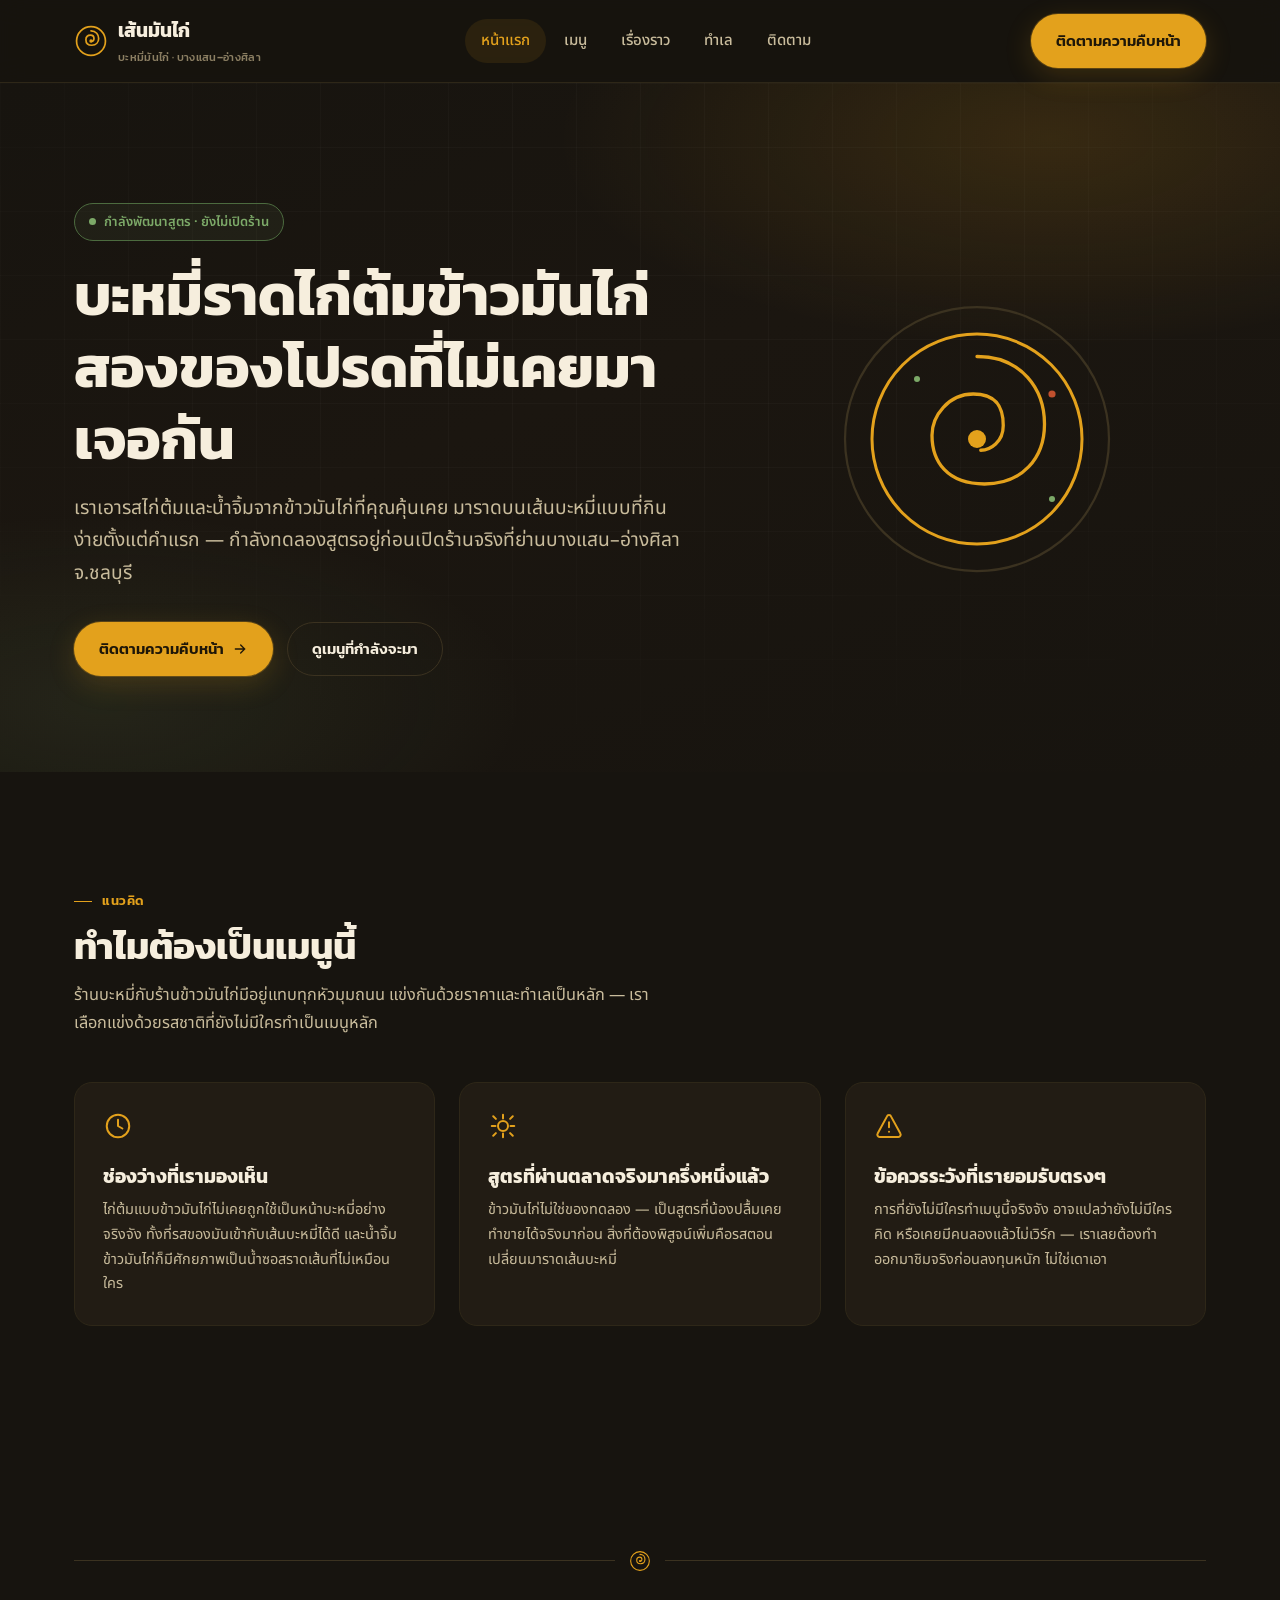
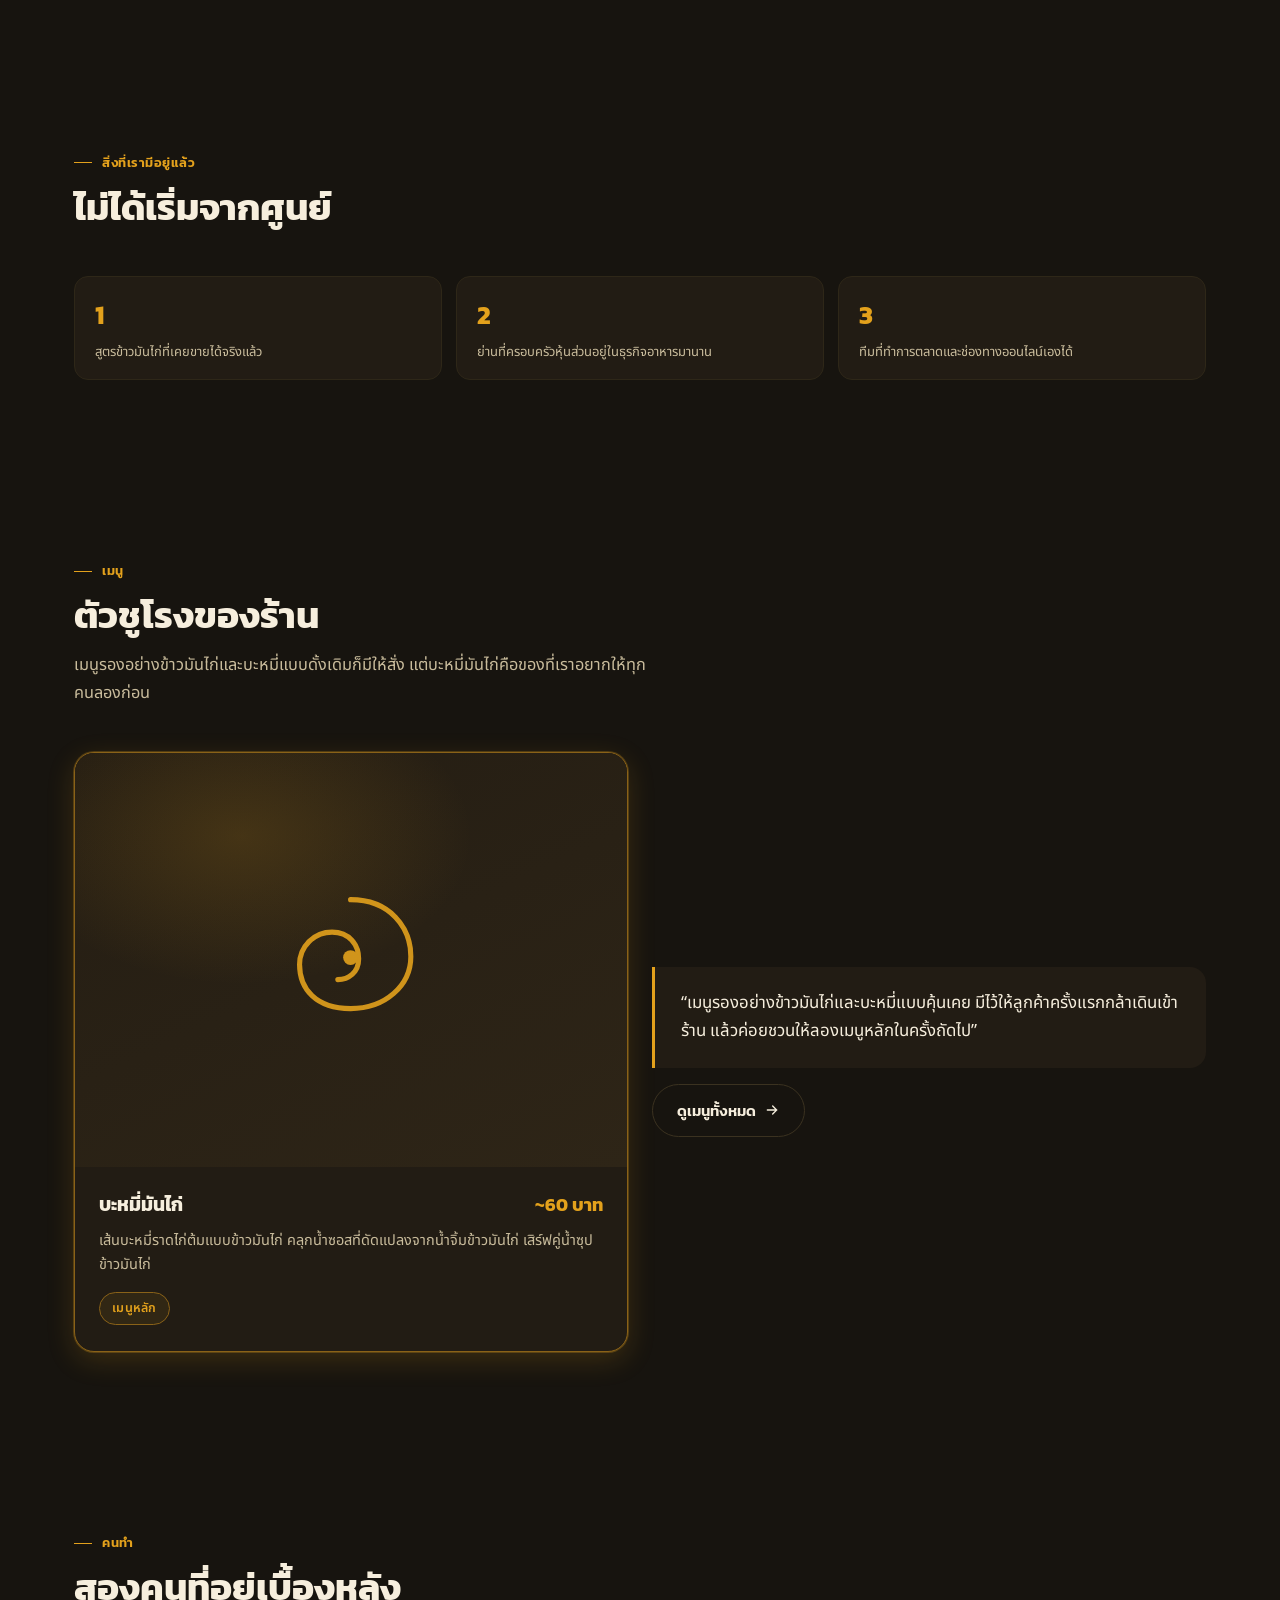
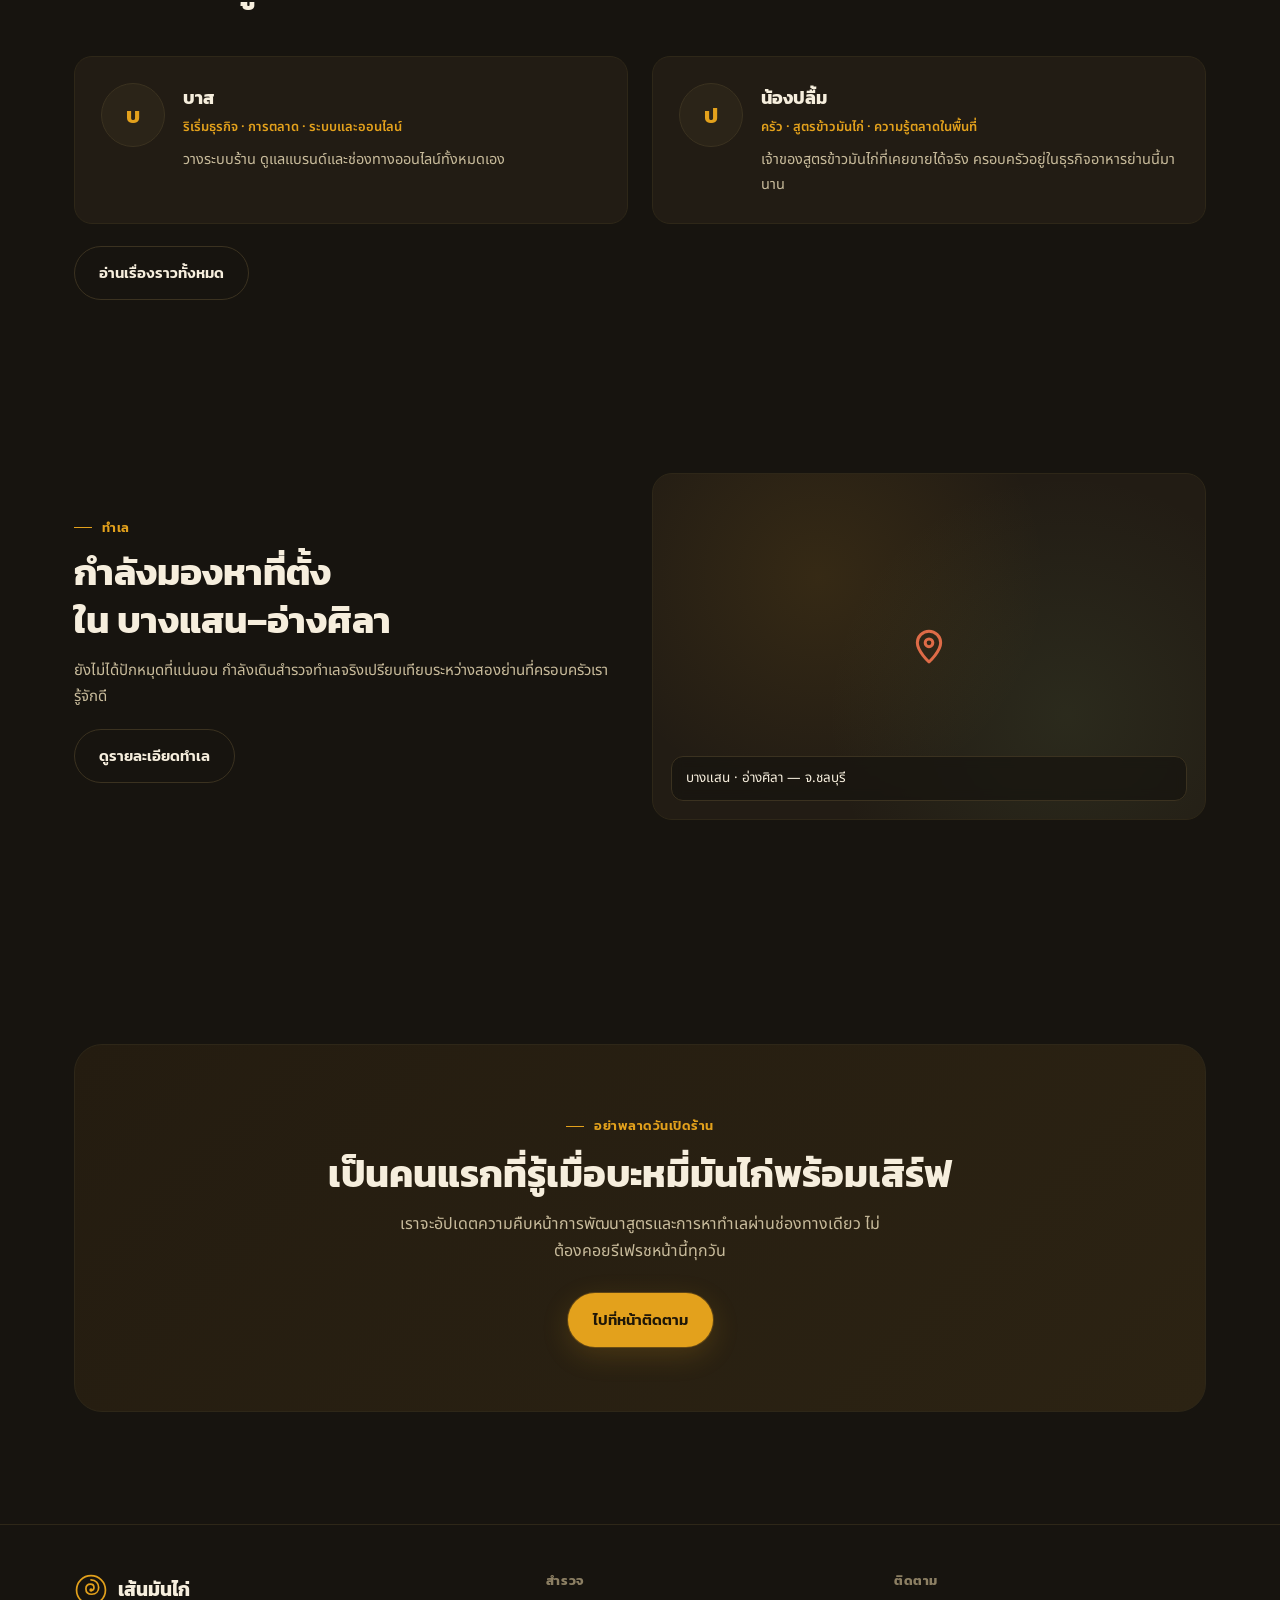
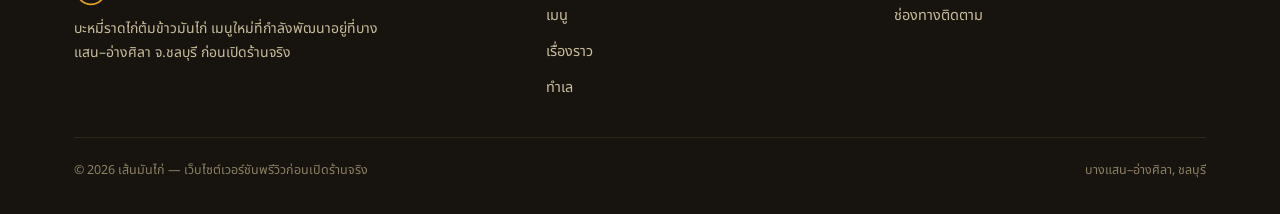
==== index.html @ 4ed5f04a "เว็บไซต์แบรนด์เส้นมันไก่ — พรีวิวก่อนเปิดร้านจริง" ====
<!DOCTYPE html>
<html lang="th">
<head>
<meta charset="UTF-8">
<meta name="viewport" content="width=device-width, initial-scale=1.0">
<title>เส้นมันไก่ | บะหมี่มันไก่ เมนูใหม่จากบางแสน–อ่างศิลา</title>
<meta name="description" content="บะหมี่ราดไก่ต้มข้าวมันไก่ สูตรใหม่ที่กำลังพัฒนาอยู่ที่บางแสน–อ่างศิลา ชลบุรี ติดตามความคืบหน้าก่อนเปิดร้านจริง">
<meta property="og:type" content="website">
<meta property="og:title" content="เส้นมันไก่ | บะหมี่มันไก่ เมนูใหม่จากบางแสน–อ่างศิลา">
<meta property="og:description" content="เส้นบะหมี่ราดไก่ต้มข้าวมันไก่ สูตรใหม่ที่กำลังพัฒนาอยู่ที่บางแสน–อ่างศิลา ชลบุรี">
<meta property="og:locale" content="th_TH">
<link rel="icon" type="image/svg+xml" href="assets/favicon.svg">
<link rel="preconnect" href="https://fonts.googleapis.com">
<link rel="preconnect" href="https://fonts.gstatic.com" crossorigin>
<link rel="stylesheet" href="assets/styles.css">
<script type="application/ld+json">
{
  "@context": "https://schema.org",
  "@type": "FoodEstablishment",
  "name": "เส้นมันไก่",
  "description": "ร้านบะหมี่มันไก่ เมนูที่นำไก่ต้มแบบข้าวมันไก่มาราดบนเส้นบะหมี่ อยู่ระหว่างพัฒนาสูตรและหาทำเลก่อนเปิดร้านจริง",
  "servesCuisine": "Thai",
  "areaServed": ["บางแสน", "อ่างศิลา", "ชลบุรี"],
  "priceRange": "฿฿"
}
</script>
</head>
<body>
<a href="#main" class="skip-link">ข้ามไปเนื้อหาหลัก</a>

<header class="site-header">
  <div class="container nav">
    <a href="index.html" class="brand">
      <svg class="logo-mark" viewBox="0 0 40 40" aria-hidden="true">
        <circle cx="20" cy="20" r="17" fill="none" stroke="currentColor" stroke-width="2"/>
        <path d="M20 8c6 0 9 4.5 9 9s-3 8-8 8-7-3-7-6.5 2.5-5.5 5.5-5.5 4 2 4 4.2-1.7 3.3-3 3.3" fill="none" stroke="currentColor" stroke-width="2" stroke-linecap="round"/>
        <circle cx="20" cy="20" r="2" fill="currentColor"/>
      </svg>
      <span>เส้นมันไก่<span class="brand-sub">บะหมี่มันไก่ · บางแสน–อ่างศิลา</span></span>
    </a>
    <button class="nav-toggle" aria-label="เปิดเมนู" aria-expanded="false">
      <svg viewBox="0 0 24 24" fill="none" stroke="currentColor" stroke-width="1.8" stroke-linecap="round"><path d="M4 7h16M4 12h16M4 17h16"/></svg>
    </button>
    <ul class="nav-links">
      <li><a href="index.html" aria-current="page">หน้าแรก</a></li>
      <li><a href="menu.html">เมนู</a></li>
      <li><a href="story.html">เรื่องราว</a></li>
      <li><a href="location.html">ทำเล</a></li>
      <li><a href="contact.html">ติดตาม</a></li>
    </ul>
    <div class="nav-cta">
      <a href="contact.html" class="btn btn-primary">ติดตามความคืบหน้า</a>
    </div>
  </div>
</header>

<main id="main">

  <!-- HERO -->
  <section class="hero">
    <div class="hero-bg" aria-hidden="true"></div>
    <div class="container hero-inner">
      <div class="hero-grid">
        <div>
          <span class="badge-status"><span class="dot"></span>กำลังพัฒนาสูตร · ยังไม่เปิดร้าน</span>
          <h1 class="reveal" style="margin-top:18px;">บะหมี่ราดไก่ต้มข้าวมันไก่<br>สองของโปรดที่ไม่เคยมาเจอกัน</h1>
          <p class="lead reveal">เราเอารสไก่ต้มและน้ำจิ้มจากข้าวมันไก่ที่คุณคุ้นเคย มาราดบนเส้นบะหมี่แบบที่กินง่ายตั้งแต่คำแรก — กำลังทดลองสูตรอยู่ก่อนเปิดร้านจริงที่ย่านบางแสน–อ่างศิลา จ.ชลบุรี</p>
          <div class="hero-actions reveal">
            <a href="contact.html" class="btn btn-primary">
              ติดตามความคืบหน้า
              <svg class="btn-icon" viewBox="0 0 24 24" fill="none" stroke="currentColor" stroke-width="2" stroke-linecap="round"><path d="M5 12h14M13 6l6 6-6 6"/></svg>
            </a>
            <a href="menu.html" class="btn btn-ghost">ดูเมนูที่กำลังจะมา</a>
          </div>
        </div>
        <div class="bowl-visual reveal" aria-hidden="true">
          <svg viewBox="0 0 200 200">
            <circle cx="100" cy="100" r="88" fill="none" stroke="#3B3220" stroke-width="1.5"/>
            <circle cx="100" cy="100" r="70" fill="none" stroke="#E3A11C" stroke-width="2"/>
            <path d="M100 45c30 0 45 22 45 45s-15 40-40 40-35-15-35-32.5c0-13 11-27.5 27.5-27.5s20 10 20 21-8.5 16.5-15 16.5"
                  fill="none" stroke="#E3A11C" stroke-width="2.2" stroke-linecap="round"/>
            <circle cx="100" cy="100" r="6" fill="#E3A11C"/>
            <circle cx="60" cy="60" r="2" fill="#7CA968"/>
            <circle cx="150" cy="70" r="2.4" fill="#C1502E"/>
            <circle cx="150" cy="140" r="2" fill="#7CA968"/>
          </svg>
        </div>
      </div>
    </div>
  </section>

  <!-- WHY THIS DISH -->
  <section class="section">
    <div class="container">
      <div class="section-head reveal">
        <span class="eyebrow">แนวคิด</span>
        <h2>ทำไมต้องเป็นเมนูนี้</h2>
        <p class="lead">ร้านบะหมี่กับร้านข้าวมันไก่มีอยู่แทบทุกหัวมุมถนน แข่งกันด้วยราคาและทำเลเป็นหลัก — เราเลือกแข่งด้วยรสชาติที่ยังไม่มีใครทำเป็นเมนูหลัก</p>
      </div>
      <div class="grid-3">
        <div class="card reveal">
          <svg class="card-marker" viewBox="0 0 24 24" fill="none" stroke="currentColor" stroke-width="1.6" stroke-linecap="round" stroke-linejoin="round"><circle cx="12" cy="12" r="9"/><path d="M12 7v5l3.5 2"/></svg>
          <h3>ช่องว่างที่เรามองเห็น</h3>
          <p class="dish-desc" style="margin-top:10px;">ไก่ต้มแบบข้าวมันไก่ไม่เคยถูกใช้เป็นหน้าบะหมี่อย่างจริงจัง ทั้งที่รสของมันเข้ากับเส้นบะหมี่ได้ดี และน้ำจิ้มข้าวมันไก่ก็มีศักยภาพเป็นน้ำซอสราดเส้นที่ไม่เหมือนใคร</p>
        </div>
        <div class="card reveal">
          <svg class="card-marker" viewBox="0 0 24 24" fill="none" stroke="currentColor" stroke-width="1.6" stroke-linecap="round" stroke-linejoin="round"><path d="M12 3v3M12 18v3M4.2 4.2l2.1 2.1M17.7 17.7l2.1 2.1M3 12h3M18 12h3M4.2 19.8l2.1-2.1M17.7 6.3l2.1-2.1"/><circle cx="12" cy="12" r="4"/></svg>
          <h3>สูตรที่ผ่านตลาดจริงมาครึ่งหนึ่งแล้ว</h3>
          <p class="dish-desc" style="margin-top:10px;">ข้าวมันไก่ไม่ใช่ของทดลอง — เป็นสูตรที่น้องปลื้มเคยทำขายได้จริงมาก่อน สิ่งที่ต้องพิสูจน์เพิ่มคือรสตอนเปลี่ยนมาราดเส้นบะหมี่</p>
        </div>
        <div class="card reveal">
          <svg class="card-marker" viewBox="0 0 24 24" fill="none" stroke="currentColor" stroke-width="1.6" stroke-linecap="round" stroke-linejoin="round"><path d="M12 9v4M12 16.5h.01"/><path d="M10.3 4.5 2.9 18a1.8 1.8 0 0 0 1.6 2.7h15a1.8 1.8 0 0 0 1.6-2.7L13.7 4.5a1.8 1.8 0 0 0-3.4 0Z"/></svg>
          <h3>ข้อควรระวังที่เรายอมรับตรงๆ</h3>
          <p class="dish-desc" style="margin-top:10px;">การที่ยังไม่มีใครทำเมนูนี้จริงจัง อาจแปลว่ายังไม่มีใครคิด หรือเคยมีคนลองแล้วไม่เวิร์ก — เราเลยต้องทำออกมาชิมจริงก่อนลงทุนหนัก ไม่ใช่เดาเอา</p>
        </div>
      </div>
    </div>
  </section>

  <div class="container"><div class="divider-motif" aria-hidden="true">
    <svg viewBox="0 0 40 40"><circle cx="20" cy="20" r="17" fill="none" stroke="currentColor" stroke-width="2"/><path d="M20 8c6 0 9 4.5 9 9s-3 8-8 8-7-3-7-6.5 2.5-5.5 5.5-5.5 4 2 4 4.2-1.7 3.3-3 3.3" fill="none" stroke="currentColor" stroke-width="2" stroke-linecap="round"/><circle cx="20" cy="20" r="2" fill="currentColor"/></svg>
  </div></div>

  <!-- WHAT WE ALREADY HAVE -->
  <section class="section-tight">
    <div class="container">
      <div class="section-head reveal">
        <span class="eyebrow">สิ่งที่เรามีอยู่แล้ว</span>
        <h2>ไม่ได้เริ่มจากศูนย์</h2>
      </div>
      <div class="stat-row reveal">
        <div class="stat-chip">
          <div class="num">1</div>
          <div class="label">สูตรข้าวมันไก่ที่เคยขายได้จริงแล้ว</div>
        </div>
        <div class="stat-chip">
          <div class="num">2</div>
          <div class="label">ย่านที่ครอบครัวหุ้นส่วนอยู่ในธุรกิจอาหารมานาน</div>
        </div>
        <div class="stat-chip">
          <div class="num">3</div>
          <div class="label">ทีมที่ทำการตลาดและช่องทางออนไลน์เองได้</div>
        </div>
      </div>
    </div>
  </section>

  <!-- MENU TEASER -->
  <section class="section">
    <div class="container">
      <div class="section-head reveal">
        <span class="eyebrow">เมนู</span>
        <h2>ตัวชูโรงของร้าน</h2>
        <p class="lead">เมนูรองอย่างข้าวมันไก่และบะหมี่แบบดั้งเดิมก็มีให้สั่ง แต่บะหมี่มันไก่คือของที่เราอยากให้ทุกคนลองก่อน</p>
      </div>
      <div class="grid-2 reveal" style="align-items:stretch;">
        <div class="dish-card dish-flagship">
          <div class="dish-media">
            <svg viewBox="0 0 100 100" fill="none" stroke="currentColor" stroke-width="2.2" stroke-linecap="round">
              <path d="M50 24c17 0 26 12 26 24.5S65 71 50 71s-22-8.5-22-19c0-8 6.5-14 14-14s11.5 5.5 11.5 11.5-4.5 9-9 9"/>
              <circle cx="50" cy="49" r="3.2" fill="currentColor" stroke="none"/>
            </svg>
          </div>
          <div class="dish-body">
            <div class="dish-top">
              <span class="dish-name">บะหมี่มันไก่</span>
              <span class="dish-price">~60 บาท</span>
            </div>
            <p class="dish-desc">เส้นบะหมี่ราดไก่ต้มแบบข้าวมันไก่ คลุกน้ำซอสที่ดัดแปลงจากน้ำจิ้มข้าวมันไก่ เสิร์ฟคู่น้ำซุปข้าวมันไก่</p>
            <span class="tag tag-gold" style="margin-top:14px;">เมนูหลัก</span>
          </div>
        </div>
        <div style="display:flex; flex-direction:column; gap:16px; justify-content:center;">
          <div class="callout">
            <p>“เมนูรองอย่างข้าวมันไก่และบะหมี่แบบคุ้นเคย มีไว้ให้ลูกค้าครั้งแรกกล้าเดินเข้าร้าน แล้วค่อยชวนให้ลองเมนูหลักในครั้งถัดไป”</p>
          </div>
          <a href="menu.html" class="btn btn-ghost" style="align-self:flex-start;">
            ดูเมนูทั้งหมด
            <svg class="btn-icon" viewBox="0 0 24 24" fill="none" stroke="currentColor" stroke-width="2" stroke-linecap="round"><path d="M5 12h14M13 6l6 6-6 6"/></svg>
          </a>
        </div>
      </div>
    </div>
  </section>

  <!-- FOUNDERS TEASER -->
  <section class="section-tight">
    <div class="container">
      <div class="section-head reveal">
        <span class="eyebrow">คนทำ</span>
        <h2>สองคนที่อยู่เบื้องหลัง</h2>
      </div>
      <div class="grid-2 reveal">
        <div class="founder-card">
          <div class="founder-avatar">บ</div>
          <div>
            <div class="founder-name">บาส</div>
            <div class="founder-role">ริเริ่มธุรกิจ · การตลาด · ระบบและออนไลน์</div>
            <p class="founder-bio">วางระบบร้าน ดูแลแบรนด์และช่องทางออนไลน์ทั้งหมดเอง</p>
          </div>
        </div>
        <div class="founder-card">
          <div class="founder-avatar">ป</div>
          <div>
            <div class="founder-name">น้องปลื้ม</div>
            <div class="founder-role">ครัว · สูตรข้าวมันไก่ · ความรู้ตลาดในพื้นที่</div>
            <p class="founder-bio">เจ้าของสูตรข้าวมันไก่ที่เคยขายได้จริง ครอบครัวอยู่ในธุรกิจอาหารย่านนี้มานาน</p>
          </div>
        </div>
      </div>
      <div style="margin-top:22px;">
        <a href="story.html" class="btn btn-ghost">อ่านเรื่องราวทั้งหมด</a>
      </div>
    </div>
  </section>

  <!-- LOCATION TEASER -->
  <section class="section">
    <div class="container">
      <div class="grid-2" style="align-items:center;">
        <div class="reveal">
          <span class="eyebrow">ทำเล</span>
          <h2 style="margin-top:10px; font-size:clamp(1.6rem,3.2vw,2.3rem);">กำลังมองหาที่ตั้งใน บางแสน–อ่างศิลา</h2>
          <p class="dish-desc" style="margin-top:14px; font-size:15px;">ยังไม่ได้ปักหมุดที่แน่นอน กำลังเดินสำรวจทำเลจริงเปรียบเทียบระหว่างสองย่านที่ครอบครัวเรารู้จักดี</p>
          <a href="location.html" class="btn btn-ghost" style="margin-top:20px; display:inline-flex;">ดูรายละเอียดทำเล</a>
        </div>
        <div class="map-card reveal">
          <svg class="pin" viewBox="0 0 24 24" fill="none" stroke="currentColor" stroke-width="1.8" stroke-linecap="round" stroke-linejoin="round"><path d="M12 21s-7-6.4-7-11.5A7 7 0 0 1 19 9.5C19 14.6 12 21 12 21Z"/><circle cx="12" cy="9.5" r="2.3"/></svg>
          <div class="pin-label">บางแสน · อ่างศิลา — จ.ชลบุรี</div>
        </div>
      </div>
    </div>
  </section>

  <!-- CTA BAND -->
  <section class="section">
    <div class="container">
      <div class="cta-band reveal">
        <span class="eyebrow" style="justify-content:center;">อย่าพลาดวันเปิดร้าน</span>
        <h2 style="margin-top:12px;">เป็นคนแรกที่รู้เมื่อบะหมี่มันไก่พร้อมเสิร์ฟ</h2>
        <p>เราจะอัปเดตความคืบหน้าการพัฒนาสูตรและการหาทำเลผ่านช่องทางเดียว ไม่ต้องคอยรีเฟรชหน้านี้ทุกวัน</p>
        <div class="hero-actions">
          <a href="contact.html" class="btn btn-primary">ไปที่หน้าติดตาม</a>
        </div>
      </div>
    </div>
  </section>

</main>

<footer class="site-footer">
  <div class="container">
    <div class="footer-grid">
      <div class="footer-brand">
        <a href="index.html" class="brand">
          <svg class="logo-mark" viewBox="0 0 40 40" aria-hidden="true"><circle cx="20" cy="20" r="17" fill="none" stroke="currentColor" stroke-width="2"/><path d="M20 8c6 0 9 4.5 9 9s-3 8-8 8-7-3-7-6.5 2.5-5.5 5.5-5.5 4 2 4 4.2-1.7 3.3-3 3.3" fill="none" stroke="currentColor" stroke-width="2" stroke-linecap="round"/><circle cx="20" cy="20" r="2" fill="currentColor"/></svg>
          <span>เส้นมันไก่</span>
        </a>
        <p class="footer-desc">บะหมี่ราดไก่ต้มข้าวมันไก่ เมนูใหม่ที่กำลังพัฒนาอยู่ที่บางแสน–อ่างศิลา จ.ชลบุรี ก่อนเปิดร้านจริง</p>
      </div>
      <div class="footer-col">
        <h4>สำรวจ</h4>
        <ul>
          <li><a href="menu.html">เมนู</a></li>
          <li><a href="story.html">เรื่องราว</a></li>
          <li><a href="location.html">ทำเล</a></li>
        </ul>
      </div>
      <div class="footer-col">
        <h4>ติดตาม</h4>
        <ul>
          <li><a href="contact.html">ช่องทางติดตาม</a></li>
        </ul>
      </div>
    </div>
    <div class="footer-bottom">
      <span>© 2026 เส้นมันไก่ — เว็บไซต์เวอร์ชันพรีวิวก่อนเปิดร้านจริง</span>
      <span>บางแสน–อ่างศิลา, ชลบุรี</span>
    </div>
  </div>
</footer>

<script src="assets/main.js"></script>
</body>
</html>
---- assets/styles.css ----
/* ============================================================
   เส้นมันไก่ (Sen Man Gai) — Brand Design System
   Motif: "หยดมัน" (the fat-drop swirl) — noodle spiral curling
   into a single drop, echoed in the logo, dividers, buttons,
   card markers, and footer.
   ============================================================ */

@import url('https://fonts.googleapis.com/css2?family=Kanit:wght@500;600;700;800&family=Noto+Sans+Thai:wght@400;500;600;700&display=swap');

:root{
  /* --- brand palette (fixed dark identity — deliberate, not system-driven) --- */
  --bg:            #17140F;
  --bg-raise:      #1D1810;
  --surface:       #221C14;
  --surface-2:     #2B2418;
  --border:        #3B3220;
  --border-soft:   #2E2718;

  --text:          #F6EEDD;
  --text-muted:    #C9BC9C;
  --text-faint:    #8C7F63;

  --gold:          #E3A11C;
  --gold-strong:   #F6BD46;
  --gold-dim:      #8A6218;
  --scallion:      #7CA968;
  --scallion-dim:  #4C6B3F;
  --chili:         #C1502E;
  --chili-strong:  #DE6B47;

  --shadow-sm: 0 1px 3px rgba(0,0,0,.35), 0 1px 2px rgba(0,0,0,.3);
  --shadow-md: 0 6px 20px rgba(0,0,0,.35);
  --shadow-lg: 0 18px 48px rgba(0,0,0,.45);
  --glow-gold: 0 0 0 1px rgba(227,161,28,.25), 0 8px 28px rgba(227,161,28,.18);

  --ease-out: cubic-bezier(0,0,.2,1);
  --ease-smooth: cubic-bezier(.4,0,.2,1);

  --container: 1180px;
  --section-pad: clamp(64px, 9vw, 112px);
  color-scheme: dark;
}

*,*::before,*::after{ box-sizing:border-box; }
html{ scroll-behavior:smooth; }
@media (prefers-reduced-motion: reduce){ html{ scroll-behavior:auto; } }

body{
  margin:0;
  background:var(--bg);
  color:var(--text);
  font-family:'Noto Sans Thai','Kanit',system-ui,sans-serif;
  font-size:16px;
  line-height:1.7;
  -webkit-font-smoothing:antialiased;
}

body:lang(th), .th{ line-height:1.7; word-break:normal; overflow-wrap:break-word; line-break:normal; }

img{ max-width:100%; display:block; }
a{ color:inherit; text-decoration:none; }

h1,h2,h3,h4,.display{
  font-family:'Kanit','Noto Sans Thai',system-ui,sans-serif;
  font-weight:700;
  line-height:1.3;
  margin:0;
  text-wrap:balance;
  letter-spacing:0;
}
h1{ line-height:1.25; }

p{ margin:0; }

.eyebrow{
  display:inline-flex; align-items:center; gap:10px;
  font-family:'Kanit',sans-serif;
  font-weight:600;
  font-size:13px;
  letter-spacing:.04em;
  color:var(--gold);
  text-transform:none;
}
.eyebrow::before{
  content:'';
  width:18px; height:1px;
  background:var(--gold);
  display:inline-block;
}

.container{ max-width:var(--container); margin-inline:auto; padding-inline:24px; }
.section{ padding:var(--section-pad) 0; position:relative; }
.section-tight{ padding:calc(var(--section-pad)*.55) 0; }

/* ---------- skip link ---------- */
.skip-link{
  position:absolute; left:16px; top:-60px;
  background:var(--gold); color:#1a1408; font-weight:700;
  padding:10px 16px; border-radius:8px; z-index:200;
  transition:top .2s var(--ease-out);
}
.skip-link:focus{ top:16px; }

/* ---------- focus ---------- */
:focus-visible{ outline:2px solid var(--gold); outline-offset:3px; border-radius:4px; }

/* ============ signature motif — the fat-drop swirl ============ */
.motif{ color:var(--gold); }
.motif-watermark{
  position:absolute; inset:0; overflow:hidden; pointer-events:none;
}
.motif-watermark svg{
  position:absolute;
  opacity:.06;
}

/* ============ header / nav ============ */
.site-header{
  position:sticky; top:0; z-index:100;
  background:rgba(23,20,15,.86);
  backdrop-filter:blur(14px) saturate(140%);
  border-bottom:1px solid var(--border-soft);
}
.nav{
  display:flex; align-items:center; justify-content:space-between;
  padding-block:14px;
}
.brand{
  display:flex; align-items:center; gap:10px;
  font-family:'Kanit',sans-serif; font-weight:700; font-size:19px;
  color:var(--text);
}
.brand .logo-mark{ width:34px; height:34px; color:var(--gold); flex:none; }
.brand .brand-sub{ display:block; font-size:11px; font-weight:500; color:var(--text-faint); letter-spacing:.03em; }

.nav-links{
  display:flex; align-items:center; gap:2px;
  list-style:none; margin:0; padding:0;
}
.nav-links a{
  display:inline-block;
  padding:9px 16px;
  font-size:15px; font-weight:500;
  color:var(--text-muted);
  border-radius:999px;
  transition:color .2s var(--ease-out), background .2s var(--ease-out);
}
.nav-links a:hover{ color:var(--text); background:var(--surface-2); }
.nav-links a[aria-current="page"]{ color:var(--gold); background:rgba(227,161,28,.1); }

.nav-cta{ display:flex; align-items:center; gap:12px; }

.nav-toggle{
  display:none;
  width:44px; height:44px;
  align-items:center; justify-content:center;
  background:none; border:1px solid var(--border); border-radius:10px;
  color:var(--text);
  cursor:pointer;
}
.nav-toggle svg{ width:20px; height:20px; }

@media (max-width: 860px){
  .nav-links{
    position:fixed; top:64px; left:0; right:0;
    height:calc(100dvh - 64px);
    flex-direction:column; align-items:stretch; gap:0;
    background:var(--bg-raise);
    padding:12px;
    transform:translateY(-8px);
    opacity:0; visibility:hidden;
    transition:opacity .25s var(--ease-out), transform .25s var(--ease-out), visibility .25s;
    overflow-y:auto;
  }
  .nav-links.is-open{ opacity:1; visibility:visible; transform:translateY(0); }
  .nav-links a{ padding:16px 14px; font-size:17px; border-radius:12px; border-bottom:1px solid var(--border-soft); }
  .nav-toggle{ display:inline-flex; }
  .nav-cta .btn{ display:none; }
}

/* ============ buttons ============ */
.btn{
  position:relative;
  display:inline-flex; align-items:center; gap:8px;
  padding:13px 24px;
  font-family:'Kanit',sans-serif; font-weight:600; font-size:15px;
  border-radius:999px;
  border:1px solid transparent;
  cursor:pointer;
  transition:transform .15s var(--ease-out), box-shadow .2s var(--ease-out), background .2s var(--ease-out), border-color .2s var(--ease-out);
}
.btn:hover{ transform:translateY(-2px); }
.btn:active{ transform:translateY(0); }

.btn-primary{ background:var(--gold); color:#1E1608; box-shadow:var(--glow-gold); }
.btn-primary:hover{ background:var(--gold-strong); box-shadow:0 0 0 1px rgba(246,189,70,.35), 0 12px 32px rgba(227,161,28,.28); }

.btn-ghost{ background:transparent; border-color:var(--border); color:var(--text); }
.btn-ghost:hover{ border-color:var(--gold); color:var(--gold); }

.btn-icon{ width:16px; height:16px; transition:transform .2s var(--ease-out); }
.btn:hover .btn-icon{ transform:translateX(3px); }

/* ============ cards ============ */
.card{
  background:var(--surface);
  border:1px solid var(--border-soft);
  border-radius:18px;
  padding:28px;
  transition:transform .25s var(--ease-out), border-color .25s var(--ease-out), box-shadow .25s var(--ease-out);
}
.card:hover{ transform:translateY(-4px); border-color:var(--gold-dim); box-shadow:var(--shadow-md); }

.card-marker{
  width:30px; height:30px; color:var(--gold); margin-bottom:14px; flex:none;
}

.tag{
  display:inline-flex; align-items:center; gap:6px;
  font-size:12.5px; font-weight:600; letter-spacing:.02em;
  padding:5px 12px; border-radius:999px;
  background:var(--surface-2); color:var(--text-muted);
  border:1px solid var(--border);
}
.tag-gold{ color:var(--gold); border-color:var(--gold-dim); background:rgba(227,161,28,.08); }
.tag-green{ color:var(--scallion); border-color:var(--scallion-dim); background:rgba(124,169,104,.08); }
.tag-chili{ color:var(--chili-strong); border-color:var(--chili); background:rgba(193,80,46,.1); }

/* ============ hero ============ */
.hero{
  position:relative;
  overflow:hidden;
  padding-top:clamp(64px,10vw,120px);
  padding-bottom:clamp(56px,8vw,96px);
}
.hero-bg{
  position:absolute; inset:0;
  background:
    radial-gradient(ellipse 70% 55% at 82% 8%, rgba(227,161,28,.14) 0%, transparent 55%),
    radial-gradient(ellipse 60% 50% at 8% 90%, rgba(124,169,104,.10) 0%, transparent 55%),
    linear-gradient(160deg, #17140F 0%, #1B1610 45%, #17140F 100%);
}
.hero-bg::after{
  content:'';
  position:absolute; inset:0;
  background-image:
    linear-gradient(rgba(255,255,255,.025) 1px, transparent 1px),
    linear-gradient(90deg, rgba(255,255,255,.025) 1px, transparent 1px);
  background-size:64px 64px;
  mask-image:radial-gradient(ellipse 85% 75% at 50% 30%, black 35%, transparent 100%);
}
.hero-inner{ position:relative; z-index:1; }

.hero-grid{
  display:grid; grid-template-columns:1.15fr .85fr; gap:56px; align-items:center;
}
@media (max-width:920px){ .hero-grid{ grid-template-columns:1fr; gap:40px; } }

.hero h1{ font-size:clamp(2.1rem,4.6vw,3.6rem); }
.hero .lead{ font-size:clamp(1.05rem,1.6vw,1.2rem); color:var(--text-muted); max-width:56ch; margin-top:18px; }
.hero-actions{ display:flex; flex-wrap:wrap; gap:14px; margin-top:32px; }

.bowl-visual{
  position:relative; aspect-ratio:1/1; max-width:420px; margin-inline:auto;
  display:flex; align-items:center; justify-content:center;
}
.bowl-visual svg{ width:100%; height:100%; }

/* ============ page header (non-home) ============ */
.page-header{ position:relative; overflow:hidden; padding-block:clamp(52px,8vw,88px) clamp(32px,5vw,48px); }
.page-header h1{ font-size:clamp(1.9rem,4vw,2.9rem); }
.page-header .lead{ color:var(--text-muted); max-width:60ch; margin-top:14px; font-size:1.05rem; }

/* ============ grids ============ */
.grid-2{ display:grid; grid-template-columns:1fr 1fr; gap:24px; }
.grid-3{ display:grid; grid-template-columns:repeat(3,1fr); gap:24px; }
@media (max-width:860px){ .grid-2,.grid-3{ grid-template-columns:1fr; } }

/* ============ dish / menu cards ============ */
.dish-card{
  background:var(--surface);
  border:1px solid var(--border-soft);
  border-radius:20px;
  overflow:hidden;
  transition:transform .25s var(--ease-out), border-color .25s var(--ease-out);
}
.dish-card:hover{ transform:translateY(-4px); border-color:var(--gold-dim); }
.dish-media{
  aspect-ratio:4/3; position:relative;
  display:flex; align-items:center; justify-content:center;
  background:linear-gradient(155deg,#241D13,#2E2517);
  overflow:hidden;
}
.dish-media svg{ width:56%; height:56%; color:var(--gold); opacity:.9; }
.dish-media::after{
  content:''; position:absolute; inset:0;
  background:radial-gradient(ellipse 70% 60% at 30% 20%, rgba(227,161,28,.16), transparent 60%);
}
.dish-body{ padding:22px 24px 26px; }
.dish-top{ display:flex; align-items:baseline; justify-content:space-between; gap:12px; }
.dish-name{ font-family:'Kanit',sans-serif; font-weight:700; font-size:19px; }
.dish-price{ font-family:'Kanit',sans-serif; font-weight:700; color:var(--gold); font-size:18px; white-space:nowrap; }
.dish-desc{ color:var(--text-muted); font-size:14.5px; margin-top:8px; }
.dish-flagship{ border-color:var(--gold-dim); box-shadow:var(--glow-gold); }

/* ============ stats / numbers row ============ */
.stat-row{ display:flex; flex-wrap:wrap; gap:14px; }
.stat-chip{
  background:var(--surface); border:1px solid var(--border-soft); border-radius:14px;
  padding:16px 20px; min-width:150px; flex:1;
}
.stat-chip .num{ font-family:'Kanit',sans-serif; font-weight:700; font-size:26px; color:var(--gold); }
.stat-chip .label{ font-size:13px; color:var(--text-muted); margin-top:4px; }

/* ============ timeline (story) ============ */
.timeline{ position:relative; margin-top:8px; }
.tl-item{ display:grid; grid-template-columns:44px 1fr; gap:18px; position:relative; padding-bottom:34px; }
.tl-item:last-child{ padding-bottom:0; }
.tl-item::before{
  content:''; position:absolute; left:21px; top:44px; bottom:-6px; width:1px;
  background:var(--border);
}
.tl-item:last-child::before{ display:none; }
.tl-dot{
  width:44px; height:44px; border-radius:50%;
  background:var(--surface-2); border:1px solid var(--gold-dim);
  color:var(--gold);
  display:flex; align-items:center; justify-content:center;
}
.tl-dot svg{ width:18px; height:18px; }
.tl-body h3{ font-size:17px; margin-bottom:6px; }
.tl-body p{ color:var(--text-muted); font-size:14.5px; }

/* ============ founder cards ============ */
.founder-card{
  display:flex; gap:18px; align-items:flex-start;
  background:var(--surface); border:1px solid var(--border-soft); border-radius:18px; padding:26px;
}
.founder-avatar{
  width:64px; height:64px; border-radius:50%; flex:none;
  background:var(--surface-2); border:1px solid var(--border);
  display:flex; align-items:center; justify-content:center; color:var(--gold);
  font-family:'Kanit',sans-serif; font-weight:700; font-size:22px;
}
.founder-name{ font-family:'Kanit',sans-serif; font-weight:700; font-size:18px; }
.founder-role{ color:var(--gold); font-size:13px; font-weight:600; margin-top:2px; }
.founder-bio{ color:var(--text-muted); font-size:14.5px; margin-top:10px; }

/* ============ quote / callout ============ */
.callout{
  border-left:3px solid var(--gold);
  background:var(--surface); border-radius:0 16px 16px 0;
  padding:22px 26px;
}
.callout p{ color:var(--text); font-size:1.05rem; }
.callout cite{ display:block; margin-top:10px; font-size:13px; color:var(--text-faint); font-style:normal; }

.notice{
  display:flex; gap:12px; align-items:flex-start;
  background:rgba(227,161,28,.06); border:1px solid var(--gold-dim);
  border-radius:14px; padding:16px 18px; font-size:13.5px; color:var(--text-muted);
}
.notice svg{ width:18px; height:18px; color:var(--gold); flex:none; margin-top:1px; }

/* ============ location cards ============ */
.map-card{
  position:relative; border-radius:20px; overflow:hidden;
  border:1px solid var(--border-soft);
  background:
    radial-gradient(circle at 30% 30%, rgba(227,161,28,.10), transparent 50%),
    radial-gradient(circle at 75% 70%, rgba(124,169,104,.10), transparent 50%),
    var(--surface);
  aspect-ratio:16/10;
  display:flex; align-items:center; justify-content:center;
}
.map-card .pin{ width:40px; height:40px; color:var(--chili-strong); }
.map-card .pin-label{
  position:absolute; bottom:18px; left:18px; right:18px;
  background:rgba(23,20,15,.75); backdrop-filter:blur(6px);
  border:1px solid var(--border); border-radius:12px; padding:10px 14px; font-size:13.5px;
}

/* ============ contact / follow ============ */
.channel-card{
  display:flex; align-items:center; gap:16px;
  background:var(--surface); border:1px solid var(--border-soft); border-radius:16px; padding:20px 22px;
  transition:border-color .2s var(--ease-out), transform .2s var(--ease-out);
}
.channel-card:hover{ border-color:var(--gold-dim); transform:translateY(-2px); }
.channel-icon{
  width:46px; height:46px; border-radius:12px; flex:none;
  background:var(--surface-2); color:var(--gold);
  display:flex; align-items:center; justify-content:center;
}
.channel-icon svg{ width:22px; height:22px; }
.channel-name{ font-weight:600; font-size:15.5px; }
.channel-sub{ font-size:13px; color:var(--text-muted); margin-top:2px; }

/* ============ CTA band ============ */
.cta-band{
  position:relative; overflow:hidden;
  border-radius:28px;
  background:linear-gradient(135deg,#241C10,#2C2313);
  border:1px solid var(--border-soft);
  padding:clamp(36px,6vw,64px);
  text-align:center;
}
.cta-band h2{ font-size:clamp(1.6rem,3.4vw,2.4rem); }
.cta-band p{ color:var(--text-muted); margin-top:12px; max-width:56ch; margin-inline:auto; }
.cta-band .hero-actions{ justify-content:center; margin-top:28px; }

/* ============ footer ============ */
.site-footer{ border-top:1px solid var(--border-soft); padding-block:48px 32px; }
.footer-grid{ display:grid; grid-template-columns:1.4fr 1fr 1fr; gap:36px; }
@media (max-width:760px){ .footer-grid{ grid-template-columns:1fr; gap:28px; } }
.footer-brand .brand{ margin-bottom:10px; }
.footer-desc{ color:var(--text-muted); font-size:14px; max-width:38ch; }
.footer-col h4{ font-size:13px; letter-spacing:.04em; color:var(--text-faint); margin-bottom:12px; font-family:'Kanit',sans-serif; }
.footer-col ul{ list-style:none; margin:0; padding:0; display:flex; flex-direction:column; gap:9px; }
.footer-col a{ color:var(--text-muted); font-size:14.5px; transition:color .2s; }
.footer-col a:hover{ color:var(--gold); }
.footer-bottom{
  margin-top:36px; padding-top:22px; border-top:1px solid var(--border-soft);
  display:flex; flex-wrap:wrap; gap:12px; justify-content:space-between;
  font-size:12.5px; color:var(--text-faint);
}

/* ============ reveal on scroll ============ */
.reveal{ opacity:0; transform:translateY(22px); transition:opacity .6s var(--ease-smooth), transform .6s var(--ease-smooth); }
.reveal.is-visible{ opacity:1; transform:translateY(0); }
@media (prefers-reduced-motion: reduce){
  .reveal{ opacity:1; transform:none; transition:none; }
}

/* ============ misc ============ */
.section-head{ max-width:64ch; margin-bottom:clamp(28px,4vw,44px); }
.section-head h2{ font-size:clamp(1.6rem,3.2vw,2.3rem); margin-top:10px; }
.section-head .lead{ color:var(--text-muted); margin-top:12px; font-size:1.02rem; }

.divider-motif{ display:flex; align-items:center; gap:14px; margin-block:var(--section-pad); }
.divider-motif::before,.divider-motif::after{ content:''; flex:1; height:1px; background:var(--border); }
.divider-motif svg{ width:22px; height:22px; color:var(--gold); flex:none; }

.badge-status{
  display:inline-flex; align-items:center; gap:8px;
  font-size:13px; font-weight:600; color:var(--scallion);
  background:rgba(124,169,104,.08); border:1px solid var(--scallion-dim);
  padding:7px 14px; border-radius:999px;
}
.badge-status .dot{ width:7px; height:7px; border-radius:50%; background:var(--scallion); }

.progress-bar{ height:6px; border-radius:999px; background:var(--surface-2); overflow:hidden; border:1px solid var(--border-soft); }
.progress-bar span{ display:block; height:100%; background:linear-gradient(90deg,var(--gold-dim),var(--gold)); border-radius:999px; }
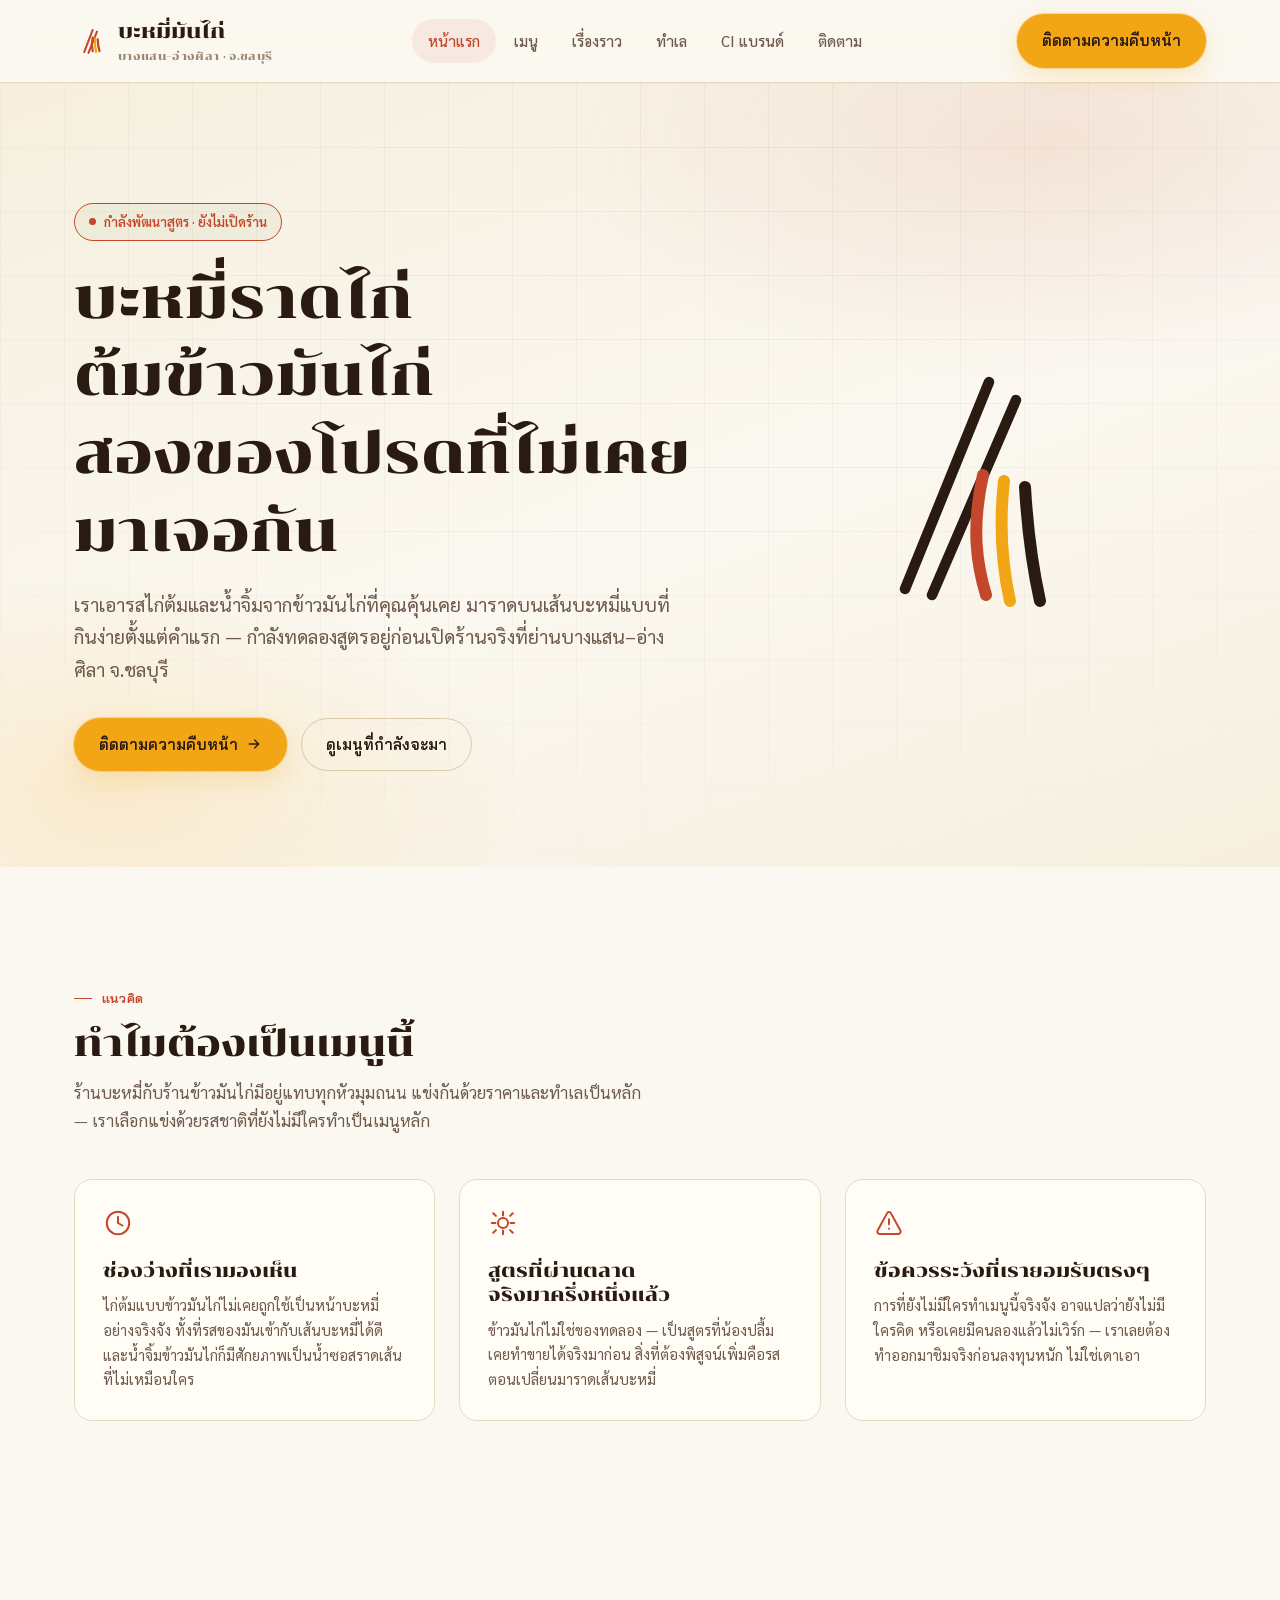
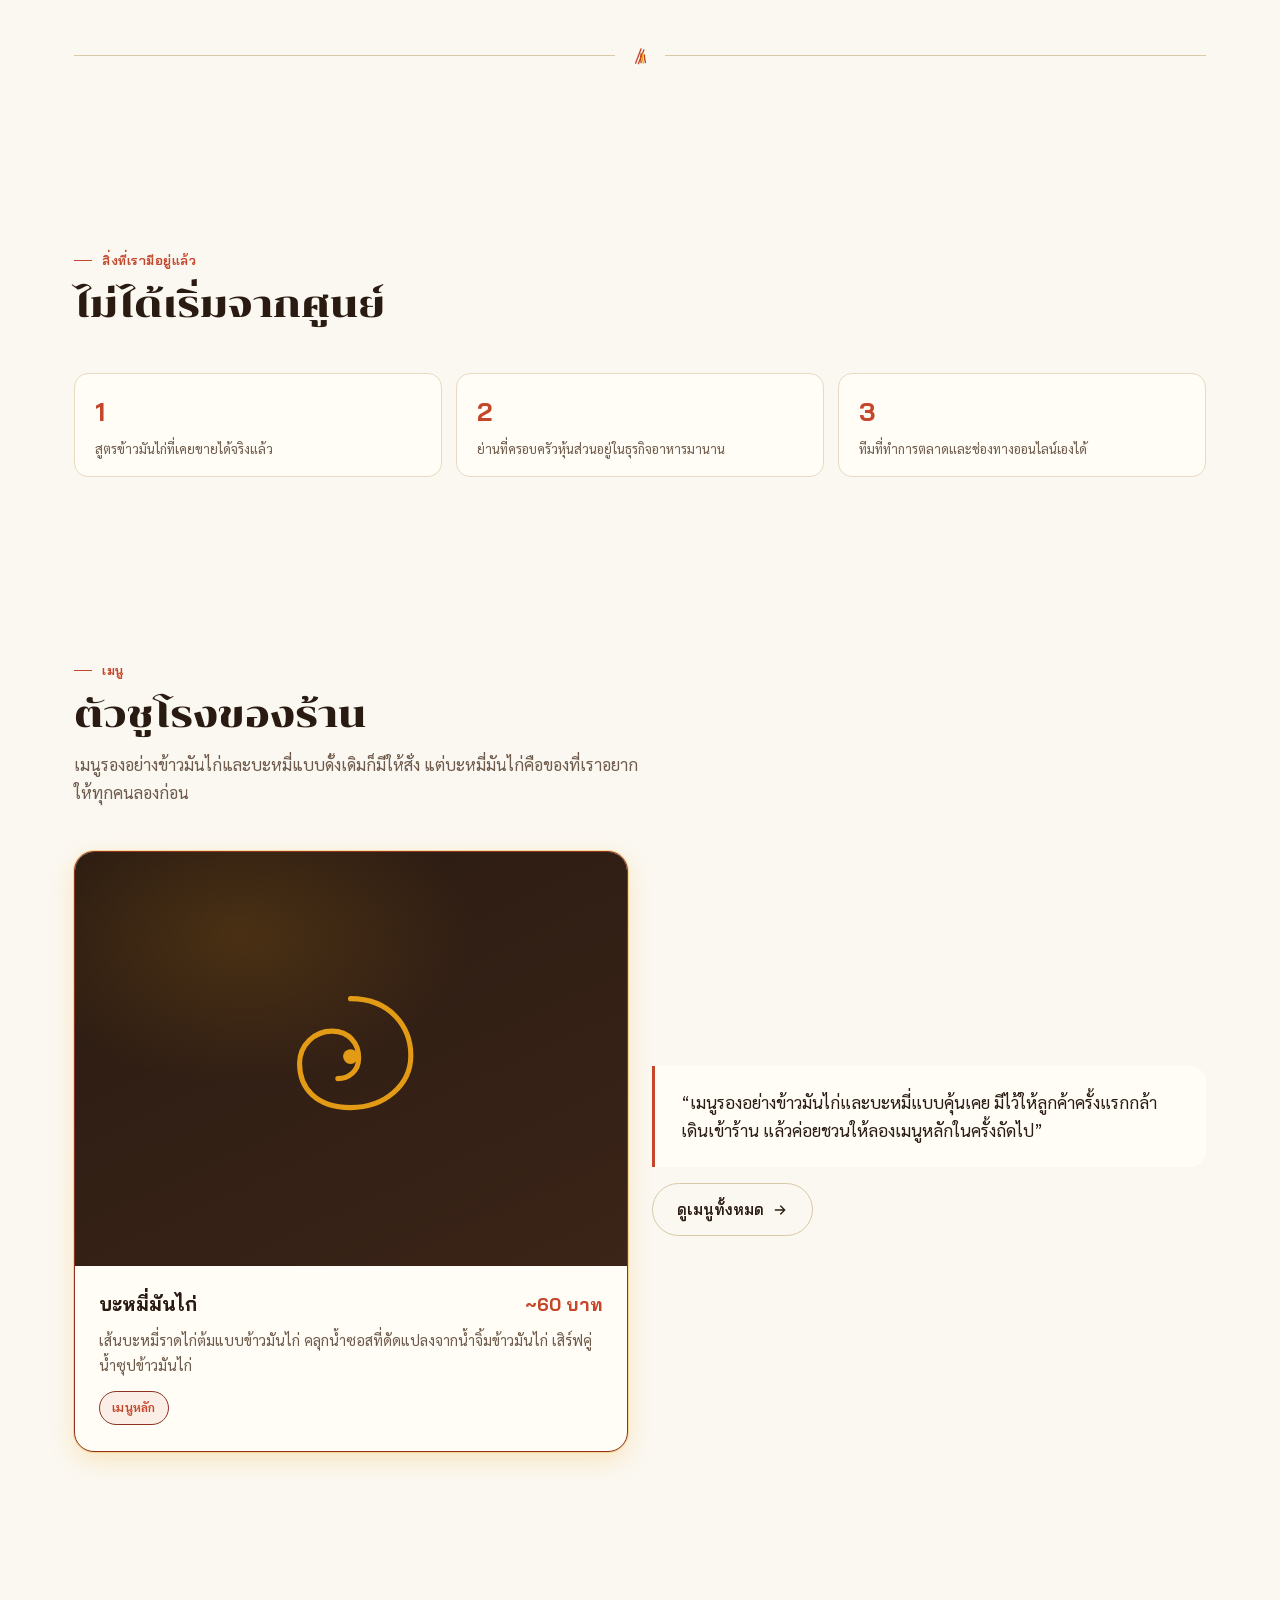
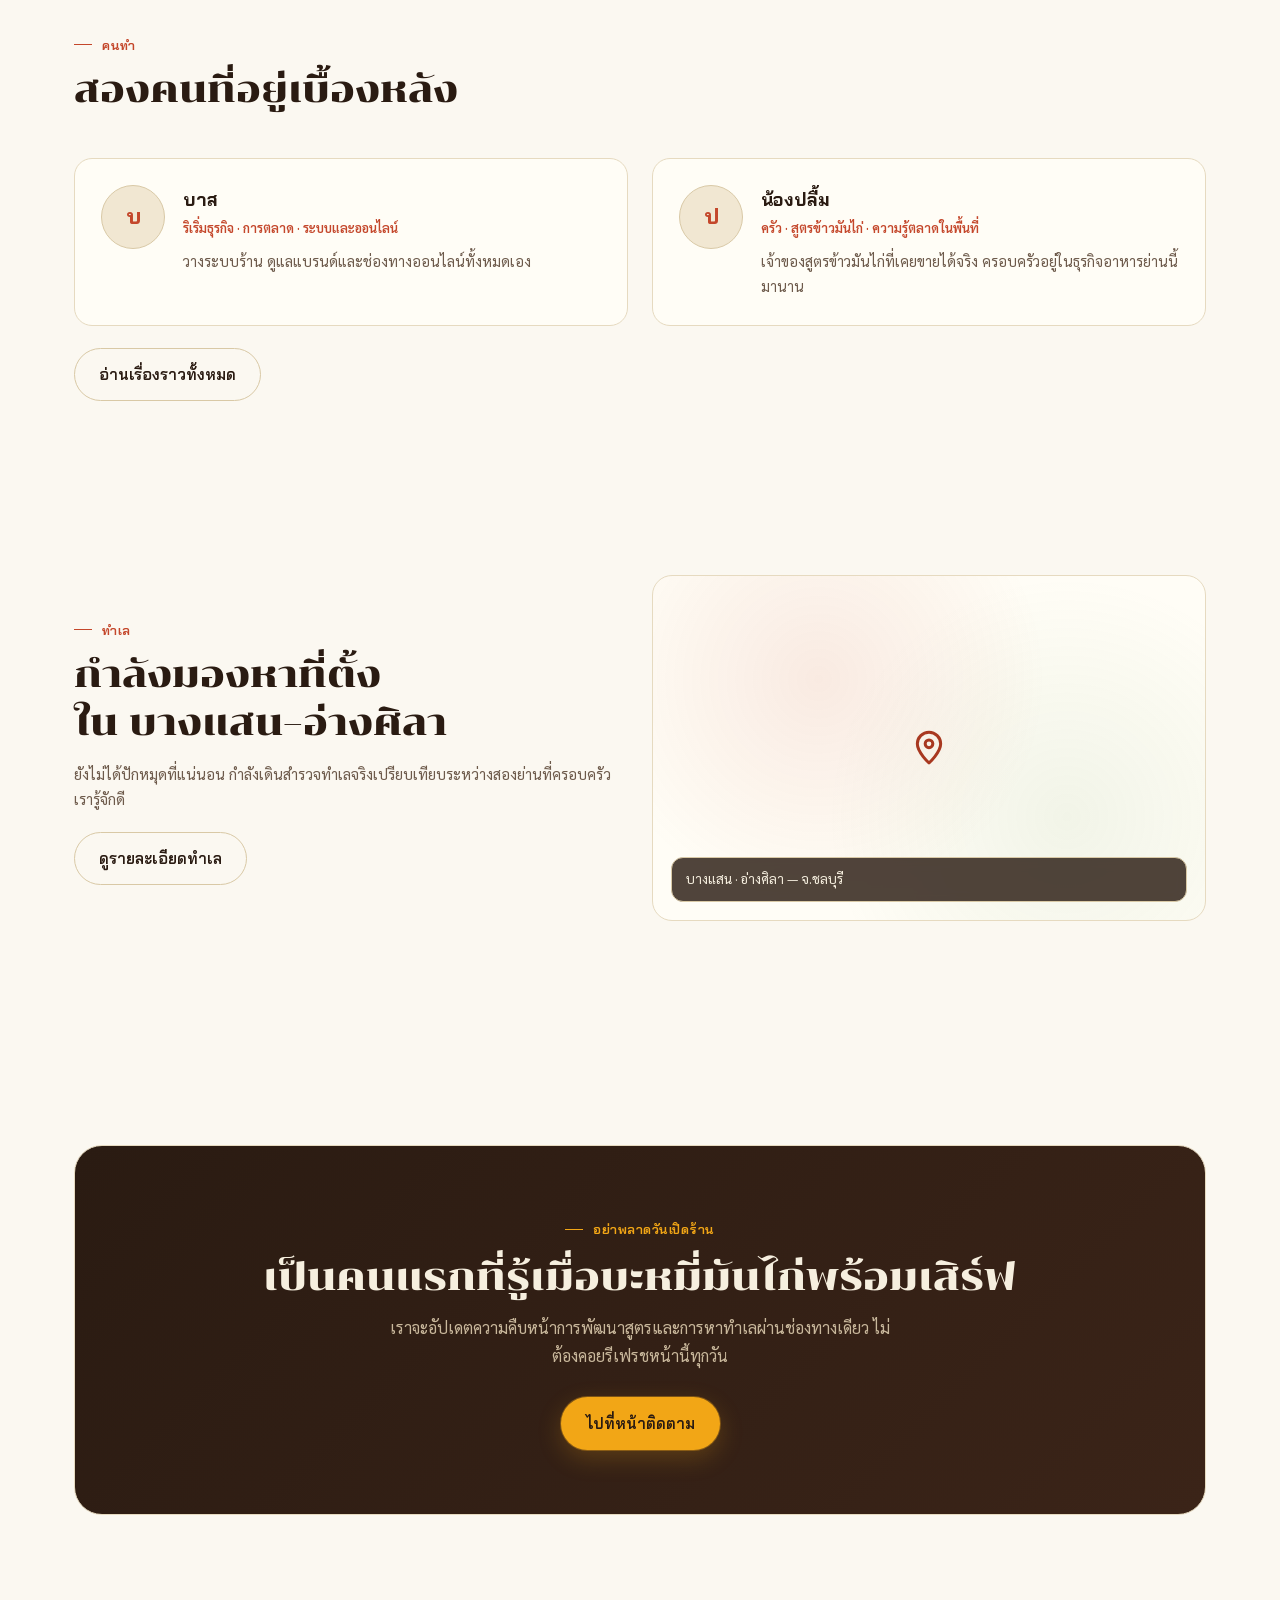
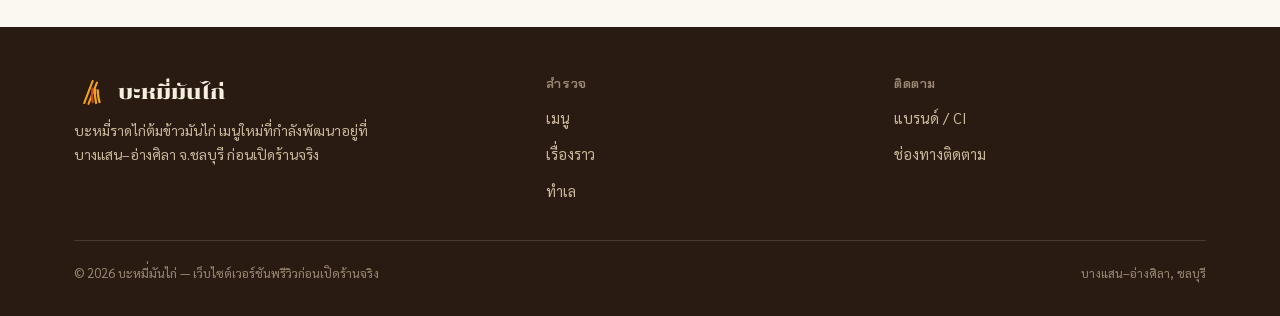
==== commit 5da17132: "Rebrand: บะหมี่มันไก่ CI v1 — สีครีม/หมึก/ไข่แดง/ชาด, ฟอนต์ Chonburi+Bai Jamjuree+Sarabun, โลโก้ไม้จ" ====
--- a/index.html
+++ b/index.html
@@ -3,10 +3,10 @@
 <head>
 <meta charset="UTF-8">
 <meta name="viewport" content="width=device-width, initial-scale=1.0">
-<title>เส้นมันไก่ | บะหมี่มันไก่ เมนูใหม่จากบางแสน–อ่างศิลา</title>
+<title>บะหมี่มันไก่ | บะหมี่มันไก่ เมนูใหม่จากบางแสน–อ่างศิลา</title>
 <meta name="description" content="บะหมี่ราดไก่ต้มข้าวมันไก่ สูตรใหม่ที่กำลังพัฒนาอยู่ที่บางแสน–อ่างศิลา ชลบุรี ติดตามความคืบหน้าก่อนเปิดร้านจริง">
 <meta property="og:type" content="website">
-<meta property="og:title" content="เส้นมันไก่ | บะหมี่มันไก่ เมนูใหม่จากบางแสน–อ่างศิลา">
+<meta property="og:title" content="บะหมี่มันไก่ | บะหมี่มันไก่ เมนูใหม่จากบางแสน–อ่างศิลา">
 <meta property="og:description" content="เส้นบะหมี่ราดไก่ต้มข้าวมันไก่ สูตรใหม่ที่กำลังพัฒนาอยู่ที่บางแสน–อ่างศิลา ชลบุรี">
 <meta property="og:locale" content="th_TH">
 <link rel="icon" type="image/svg+xml" href="assets/favicon.svg">
@@ -17,7 +17,7 @@
 {
   "@context": "https://schema.org",
   "@type": "FoodEstablishment",
-  "name": "เส้นมันไก่",
+  "name": "บะหมี่มันไก่",
   "description": "ร้านบะหมี่มันไก่ เมนูที่นำไก่ต้มแบบข้าวมันไก่มาราดบนเส้นบะหมี่ อยู่ระหว่างพัฒนาสูตรและหาทำเลก่อนเปิดร้านจริง",
   "servesCuisine": "Thai",
   "areaServed": ["บางแสน", "อ่างศิลา", "ชลบุรี"],
@@ -32,11 +32,13 @@
   <div class="container nav">
     <a href="index.html" class="brand">
       <svg class="logo-mark" viewBox="0 0 40 40" aria-hidden="true">
-        <circle cx="20" cy="20" r="17" fill="none" stroke="currentColor" stroke-width="2"/>
-        <path d="M20 8c6 0 9 4.5 9 9s-3 8-8 8-7-3-7-6.5 2.5-5.5 5.5-5.5 4 2 4 4.2-1.7 3.3-3 3.3" fill="none" stroke="currentColor" stroke-width="2" stroke-linecap="round"/>
-        <circle cx="20" cy="20" r="2" fill="currentColor"/>
+        <line x1="12" y1="33" x2="22" y2="7" stroke="currentColor" stroke-width="2.4" stroke-linecap="round"/>
+        <line x1="17" y1="34" x2="27" y2="9" stroke="currentColor" stroke-width="2.4" stroke-linecap="round"/>
+        <path d="M22 16 C20 24 21 28 22 32" stroke="#C4472B" stroke-width="2.6" fill="none" stroke-linecap="round"/>
+        <path d="M25 17 C24 24 25 29 26 33" stroke="#F2A616" stroke-width="2.6" fill="none" stroke-linecap="round"/>
+        <path d="M28 18 C28 25 29 29 30 32" stroke="currentColor" stroke-width="2.6" fill="none" stroke-linecap="round"/>
       </svg>
-      <span>เส้นมันไก่<span class="brand-sub">บะหมี่มันไก่ · บางแสน–อ่างศิลา</span></span>
+      <span>บะหมี่มันไก่<span class="brand-sub">บางแสน–อ่างศิลา · จ.ชลบุรี</span></span>
     </a>
     <button class="nav-toggle" aria-label="เปิดเมนู" aria-expanded="false">
       <svg viewBox="0 0 24 24" fill="none" stroke="currentColor" stroke-width="1.8" stroke-linecap="round"><path d="M4 7h16M4 12h16M4 17h16"/></svg>
@@ -46,6 +48,7 @@
       <li><a href="menu.html">เมนู</a></li>
       <li><a href="story.html">เรื่องราว</a></li>
       <li><a href="location.html">ทำเล</a></li>
+      <li><a href="ci.html">CI แบรนด์</a></li>
       <li><a href="contact.html">ติดตาม</a></li>
     </ul>
     <div class="nav-cta">
@@ -75,14 +78,11 @@
         </div>
         <div class="bowl-visual reveal" aria-hidden="true">
           <svg viewBox="0 0 200 200">
-            <circle cx="100" cy="100" r="88" fill="none" stroke="#3B3220" stroke-width="1.5"/>
-            <circle cx="100" cy="100" r="70" fill="none" stroke="#E3A11C" stroke-width="2"/>
-            <path d="M100 45c30 0 45 22 45 45s-15 40-40 40-35-15-35-32.5c0-13 11-27.5 27.5-27.5s20 10 20 21-8.5 16.5-15 16.5"
-                  fill="none" stroke="#E3A11C" stroke-width="2.2" stroke-linecap="round"/>
-            <circle cx="100" cy="100" r="6" fill="#E3A11C"/>
-            <circle cx="60" cy="60" r="2" fill="#7CA968"/>
-            <circle cx="150" cy="70" r="2.4" fill="#C1502E"/>
-            <circle cx="150" cy="140" r="2" fill="#7CA968"/>
+            <line x1="52" y1="168" x2="108" y2="30" stroke="#2A1B12" stroke-width="7" stroke-linecap="round"/>
+            <line x1="70" y1="172" x2="126" y2="42" stroke="#2A1B12" stroke-width="7" stroke-linecap="round"/>
+            <path d="M104 92 C96 128 100 152 106 172" stroke="#C4472B" stroke-width="8" fill="none" stroke-linecap="round"/>
+            <path d="M118 96 C114 132 118 158 122 176" stroke="#F2A616" stroke-width="8" fill="none" stroke-linecap="round"/>
+            <path d="M132 100 C134 134 138 158 142 176" stroke="#2A1B12" stroke-width="8" fill="none" stroke-linecap="round"/>
           </svg>
         </div>
       </div>
@@ -118,7 +118,7 @@
   </section>
 
   <div class="container"><div class="divider-motif" aria-hidden="true">
-    <svg viewBox="0 0 40 40"><circle cx="20" cy="20" r="17" fill="none" stroke="currentColor" stroke-width="2"/><path d="M20 8c6 0 9 4.5 9 9s-3 8-8 8-7-3-7-6.5 2.5-5.5 5.5-5.5 4 2 4 4.2-1.7 3.3-3 3.3" fill="none" stroke="currentColor" stroke-width="2" stroke-linecap="round"/><circle cx="20" cy="20" r="2" fill="currentColor"/></svg>
+    <svg viewBox="0 0 40 40"><line x1="12" y1="33" x2="22" y2="7" stroke="currentColor" stroke-width="2.4" stroke-linecap="round"/><line x1="17" y1="34" x2="27" y2="9" stroke="currentColor" stroke-width="2.4" stroke-linecap="round"/><path d="M22 16 C20 24 21 28 22 32" stroke="#C4472B" stroke-width="2.6" fill="none" stroke-linecap="round"/><path d="M25 17 C24 24 25 29 26 33" stroke="#F2A616" stroke-width="2.6" fill="none" stroke-linecap="round"/><path d="M28 18 C28 25 29 29 30 32" stroke="currentColor" stroke-width="2.6" fill="none" stroke-linecap="round"/></svg>
   </div></div>
 
   <!-- WHAT WE ALREADY HAVE -->
@@ -253,8 +253,8 @@
     <div class="footer-grid">
       <div class="footer-brand">
         <a href="index.html" class="brand">
-          <svg class="logo-mark" viewBox="0 0 40 40" aria-hidden="true"><circle cx="20" cy="20" r="17" fill="none" stroke="currentColor" stroke-width="2"/><path d="M20 8c6 0 9 4.5 9 9s-3 8-8 8-7-3-7-6.5 2.5-5.5 5.5-5.5 4 2 4 4.2-1.7 3.3-3 3.3" fill="none" stroke="currentColor" stroke-width="2" stroke-linecap="round"/><circle cx="20" cy="20" r="2" fill="currentColor"/></svg>
-          <span>เส้นมันไก่</span>
+          <svg class="logo-mark" viewBox="0 0 40 40" aria-hidden="true"><line x1="12" y1="33" x2="22" y2="7" stroke="currentColor" stroke-width="2.4" stroke-linecap="round"/><line x1="17" y1="34" x2="27" y2="9" stroke="currentColor" stroke-width="2.4" stroke-linecap="round"/><path d="M22 16 C20 24 21 28 22 32" stroke="#C4472B" stroke-width="2.6" fill="none" stroke-linecap="round"/><path d="M25 17 C24 24 25 29 26 33" stroke="#F2A616" stroke-width="2.6" fill="none" stroke-linecap="round"/><path d="M28 18 C28 25 29 29 30 32" stroke="currentColor" stroke-width="2.6" fill="none" stroke-linecap="round"/></svg>
+          <span>บะหมี่มันไก่</span>
         </a>
         <p class="footer-desc">บะหมี่ราดไก่ต้มข้าวมันไก่ เมนูใหม่ที่กำลังพัฒนาอยู่ที่บางแสน–อ่างศิลา จ.ชลบุรี ก่อนเปิดร้านจริง</p>
       </div>
@@ -269,12 +269,13 @@
       <div class="footer-col">
         <h4>ติดตาม</h4>
         <ul>
+          <li><a href="ci.html">แบรนด์ / CI</a></li>
           <li><a href="contact.html">ช่องทางติดตาม</a></li>
         </ul>
       </div>
     </div>
     <div class="footer-bottom">
-      <span>© 2026 เส้นมันไก่ — เว็บไซต์เวอร์ชันพรีวิวก่อนเปิดร้านจริง</span>
+      <span>© 2026 บะหมี่มันไก่ — เว็บไซต์เวอร์ชันพรีวิวก่อนเปิดร้านจริง</span>
       <span>บางแสน–อ่างศิลา, ชลบุรี</span>
     </div>
   </div>
--- a/assets/styles.css
+++ b/assets/styles.css
@@ -5,40 +5,45 @@
    card markers, and footer.
    ============================================================ */
 
-@import url('https://fonts.googleapis.com/css2?family=Kanit:wght@500;600;700;800&family=Noto+Sans+Thai:wght@400;500;600;700&display=swap');
+@import url('https://fonts.googleapis.com/css2?family=Chonburi&family=Bai+Jamjuree:wght@400;500;600;700&family=Sarabun:wght@400;500;600&display=swap');
 
 :root{
-  /* --- brand palette (fixed dark identity — deliberate, not system-driven) --- */
-  --bg:            #17140F;
-  --bg-raise:      #1D1810;
-  --surface:       #221C14;
-  --surface-2:     #2B2418;
-  --border:        #3B3220;
-  --border-soft:   #2E2718;
-
-  --text:          #F6EEDD;
-  --text-muted:    #C9BC9C;
-  --text-faint:    #8C7F63;
-
-  --gold:          #E3A11C;
-  --gold-strong:   #F6BD46;
-  --gold-dim:      #8A6218;
-  --scallion:      #7CA968;
-  --scallion-dim:  #4C6B3F;
-  --chili:         #C1502E;
-  --chili-strong:  #DE6B47;
-
-  --shadow-sm: 0 1px 3px rgba(0,0,0,.35), 0 1px 2px rgba(0,0,0,.3);
-  --shadow-md: 0 6px 20px rgba(0,0,0,.35);
-  --shadow-lg: 0 18px 48px rgba(0,0,0,.45);
-  --glow-gold: 0 0 0 1px rgba(227,161,28,.25), 0 8px 28px rgba(227,161,28,.18);
+  /* --- CI บะหมี่มันไก่: กระดาษครีม / หมึกเข้มไหม้ / ไข่แดง / ชาดไก่ชน --- */
+  --bg:            #FBF8F1;
+  --bg-raise:      #F6EFDF;
+  --surface:       #FFFDF6;
+  --surface-2:     #F1E7D2;
+  --border:        #D9C9A6;
+  --border-soft:   #E6DAC0;
+
+  --text:          #2A1B12;
+  --text-muted:    #6D5A4B;
+  --text-faint:    #9A8875;
+
+  --ink:           #2A1B12;
+  --cream:         #F6EFDF;
+  --yolk:          #F2A616;
+  --yolk-strong:   #E19A0C;
+
+  --gold:          #C4472B;   /* ชาดไก่ชน = สีเน้นหลัก */
+  --gold-strong:   #A83820;
+  --gold-dim:      #8E3421;
+  --scallion:      #C4472B;
+  --scallion-dim:  #C4472B;
+  --chili:         #C4472B;
+  --chili-strong:  #A83820;
+
+  --shadow-sm: 0 1px 3px rgba(42,27,18,.12), 0 1px 2px rgba(42,27,18,.08);
+  --shadow-md: 0 6px 20px rgba(42,27,18,.12);
+  --shadow-lg: 0 18px 48px rgba(42,27,18,.16);
+  --glow-gold: 0 0 0 1px rgba(242,166,22,.35), 0 8px 24px rgba(242,166,22,.22);
 
   --ease-out: cubic-bezier(0,0,.2,1);
   --ease-smooth: cubic-bezier(.4,0,.2,1);
 
   --container: 1180px;
   --section-pad: clamp(64px, 9vw, 112px);
-  color-scheme: dark;
+  color-scheme: light;
 }
 
 *,*::before,*::after{ box-sizing:border-box; }
@@ -49,7 +54,7 @@
   margin:0;
   background:var(--bg);
   color:var(--text);
-  font-family:'Noto Sans Thai','Kanit',system-ui,sans-serif;
+  font-family:'Sarabun','Bai Jamjuree',system-ui,sans-serif;
   font-size:16px;
   line-height:1.7;
   -webkit-font-smoothing:antialiased;
@@ -61,20 +66,21 @@
 a{ color:inherit; text-decoration:none; }
 
 h1,h2,h3,h4,.display{
-  font-family:'Kanit','Noto Sans Thai',system-ui,sans-serif;
+  font-family:'Chonburi',serif;
   font-weight:700;
   line-height:1.3;
   margin:0;
   text-wrap:balance;
   letter-spacing:0;
 }
-h1{ line-height:1.25; }
+h1{ line-height:1.35; }
+h1,h2,h3,h4{ font-weight:400; } /* Chonburi มีน้ำหนักเดียว */
 
 p{ margin:0; }
 
 .eyebrow{
   display:inline-flex; align-items:center; gap:10px;
-  font-family:'Kanit',sans-serif;
+  font-family:'Bai Jamjuree',sans-serif;
   font-weight:600;
   font-size:13px;
   letter-spacing:.04em;
@@ -95,7 +101,7 @@
 /* ---------- skip link ---------- */
 .skip-link{
   position:absolute; left:16px; top:-60px;
-  background:var(--gold); color:#1a1408; font-weight:700;
+  background:var(--gold); color:#F6EFDF; font-weight:700;
   padding:10px 16px; border-radius:8px; z-index:200;
   transition:top .2s var(--ease-out);
 }
@@ -117,7 +123,7 @@
 /* ============ header / nav ============ */
 .site-header{
   position:sticky; top:0; z-index:100;
-  background:rgba(23,20,15,.86);
+  background:rgba(251,248,241,.88);
   backdrop-filter:blur(14px) saturate(140%);
   border-bottom:1px solid var(--border-soft);
 }
@@ -127,7 +133,7 @@
 }
 .brand{
   display:flex; align-items:center; gap:10px;
-  font-family:'Kanit',sans-serif; font-weight:700; font-size:19px;
+  font-family:'Chonburi',serif; font-weight:400; font-size:20px;
   color:var(--text);
 }
 .brand .logo-mark{ width:34px; height:34px; color:var(--gold); flex:none; }
@@ -146,7 +152,7 @@
   transition:color .2s var(--ease-out), background .2s var(--ease-out);
 }
 .nav-links a:hover{ color:var(--text); background:var(--surface-2); }
-.nav-links a[aria-current="page"]{ color:var(--gold); background:rgba(227,161,28,.1); }
+.nav-links a[aria-current="page"]{ color:var(--gold); background:rgba(196,71,43,.08); }
 
 .nav-cta{ display:flex; align-items:center; gap:12px; }
 
@@ -183,7 +189,7 @@
   position:relative;
   display:inline-flex; align-items:center; gap:8px;
   padding:13px 24px;
-  font-family:'Kanit',sans-serif; font-weight:600; font-size:15px;
+  font-family:'Bai Jamjuree',sans-serif; font-weight:600; font-size:15px;
   border-radius:999px;
   border:1px solid transparent;
   cursor:pointer;
@@ -192,8 +198,8 @@
 .btn:hover{ transform:translateY(-2px); }
 .btn:active{ transform:translateY(0); }
 
-.btn-primary{ background:var(--gold); color:#1E1608; box-shadow:var(--glow-gold); }
-.btn-primary:hover{ background:var(--gold-strong); box-shadow:0 0 0 1px rgba(246,189,70,.35), 0 12px 32px rgba(227,161,28,.28); }
+.btn-primary{ background:var(--yolk); color:var(--ink); box-shadow:var(--glow-gold); }
+.btn-primary:hover{ background:var(--yolk-strong); box-shadow:0 0 0 1px rgba(242,166,22,.4), 0 12px 28px rgba(42,27,18,.14); }
 
 .btn-ghost{ background:transparent; border-color:var(--border); color:var(--text); }
 .btn-ghost:hover{ border-color:var(--gold); color:var(--gold); }
@@ -222,9 +228,9 @@
   background:var(--surface-2); color:var(--text-muted);
   border:1px solid var(--border);
 }
-.tag-gold{ color:var(--gold); border-color:var(--gold-dim); background:rgba(227,161,28,.08); }
+.tag-gold{ color:var(--gold); border-color:var(--gold-dim); background:rgba(196,71,43,.08); }
 .tag-green{ color:var(--scallion); border-color:var(--scallion-dim); background:rgba(124,169,104,.08); }
-.tag-chili{ color:var(--chili-strong); border-color:var(--chili); background:rgba(193,80,46,.1); }
+.tag-chili{ color:var(--chili-strong); border-color:var(--chili); background:rgba(196,71,43,.1); }
 
 /* ============ hero ============ */
 .hero{
@@ -236,16 +242,16 @@
 .hero-bg{
   position:absolute; inset:0;
   background:
-    radial-gradient(ellipse 70% 55% at 82% 8%, rgba(227,161,28,.14) 0%, transparent 55%),
-    radial-gradient(ellipse 60% 50% at 8% 90%, rgba(124,169,104,.10) 0%, transparent 55%),
-    linear-gradient(160deg, #17140F 0%, #1B1610 45%, #17140F 100%);
+    radial-gradient(ellipse 70% 55% at 82% 8%, rgba(196,71,43,.10) 0%, transparent 55%),
+    radial-gradient(ellipse 60% 50% at 8% 90%, rgba(242,166,22,.16) 0%, transparent 55%),
+    linear-gradient(160deg, #F6EFDF 0%, #FBF8F1 55%, #F6EFDF 100%);
 }
 .hero-bg::after{
   content:'';
   position:absolute; inset:0;
   background-image:
-    linear-gradient(rgba(255,255,255,.025) 1px, transparent 1px),
-    linear-gradient(90deg, rgba(255,255,255,.025) 1px, transparent 1px);
+    linear-gradient(rgba(42,27,18,.045) 1px, transparent 1px),
+    linear-gradient(90deg, rgba(42,27,18,.045) 1px, transparent 1px);
   background-size:64px 64px;
   mask-image:radial-gradient(ellipse 85% 75% at 50% 30%, black 35%, transparent 100%);
 }
@@ -288,18 +294,18 @@
 .dish-media{
   aspect-ratio:4/3; position:relative;
   display:flex; align-items:center; justify-content:center;
-  background:linear-gradient(155deg,#241D13,#2E2517);
+  background:linear-gradient(155deg,#2A1B12,#3B2418);
   overflow:hidden;
 }
-.dish-media svg{ width:56%; height:56%; color:var(--gold); opacity:.9; }
+.dish-media svg{ width:56%; height:56%; color:var(--yolk); opacity:.92; }
 .dish-media::after{
   content:''; position:absolute; inset:0;
-  background:radial-gradient(ellipse 70% 60% at 30% 20%, rgba(227,161,28,.16), transparent 60%);
+  background:radial-gradient(ellipse 70% 60% at 30% 20%, rgba(242,166,22,.14), transparent 60%);
 }
 .dish-body{ padding:22px 24px 26px; }
 .dish-top{ display:flex; align-items:baseline; justify-content:space-between; gap:12px; }
-.dish-name{ font-family:'Kanit',sans-serif; font-weight:700; font-size:19px; }
-.dish-price{ font-family:'Kanit',sans-serif; font-weight:700; color:var(--gold); font-size:18px; white-space:nowrap; }
+.dish-name{ font-family:'Bai Jamjuree',sans-serif; font-weight:700; font-size:19px; }
+.dish-price{ font-family:'Bai Jamjuree',sans-serif; font-weight:700; color:var(--gold); font-size:18px; white-space:nowrap; }
 .dish-desc{ color:var(--text-muted); font-size:14.5px; margin-top:8px; }
 .dish-flagship{ border-color:var(--gold-dim); box-shadow:var(--glow-gold); }
 
@@ -309,7 +315,7 @@
   background:var(--surface); border:1px solid var(--border-soft); border-radius:14px;
   padding:16px 20px; min-width:150px; flex:1;
 }
-.stat-chip .num{ font-family:'Kanit',sans-serif; font-weight:700; font-size:26px; color:var(--gold); }
+.stat-chip .num{ font-family:'Bai Jamjuree',sans-serif; font-weight:700; font-size:26px; color:var(--gold); }
 .stat-chip .label{ font-size:13px; color:var(--text-muted); margin-top:4px; }
 
 /* ============ timeline (story) ============ */
@@ -340,9 +346,9 @@
   width:64px; height:64px; border-radius:50%; flex:none;
   background:var(--surface-2); border:1px solid var(--border);
   display:flex; align-items:center; justify-content:center; color:var(--gold);
-  font-family:'Kanit',sans-serif; font-weight:700; font-size:22px;
-}
-.founder-name{ font-family:'Kanit',sans-serif; font-weight:700; font-size:18px; }
+  font-family:'Bai Jamjuree',sans-serif; font-weight:700; font-size:22px;
+}
+.founder-name{ font-family:'Bai Jamjuree',sans-serif; font-weight:700; font-size:18px; }
 .founder-role{ color:var(--gold); font-size:13px; font-weight:600; margin-top:2px; }
 .founder-bio{ color:var(--text-muted); font-size:14.5px; margin-top:10px; }
 
@@ -357,7 +363,7 @@
 
 .notice{
   display:flex; gap:12px; align-items:flex-start;
-  background:rgba(227,161,28,.06); border:1px solid var(--gold-dim);
+  background:rgba(196,71,43,.06); border:1px solid var(--gold-dim);
   border-radius:14px; padding:16px 18px; font-size:13.5px; color:var(--text-muted);
 }
 .notice svg{ width:18px; height:18px; color:var(--gold); flex:none; margin-top:1px; }
@@ -367,7 +373,7 @@
   position:relative; border-radius:20px; overflow:hidden;
   border:1px solid var(--border-soft);
   background:
-    radial-gradient(circle at 30% 30%, rgba(227,161,28,.10), transparent 50%),
+    radial-gradient(circle at 30% 30%, rgba(196,71,43,.10), transparent 50%),
     radial-gradient(circle at 75% 70%, rgba(124,169,104,.10), transparent 50%),
     var(--surface);
   aspect-ratio:16/10;
@@ -376,8 +382,8 @@
 .map-card .pin{ width:40px; height:40px; color:var(--chili-strong); }
 .map-card .pin-label{
   position:absolute; bottom:18px; left:18px; right:18px;
-  background:rgba(23,20,15,.75); backdrop-filter:blur(6px);
-  border:1px solid var(--border); border-radius:12px; padding:10px 14px; font-size:13.5px;
+  background:rgba(42,27,18,.82); backdrop-filter:blur(6px);
+  border:1px solid var(--border); border-radius:12px; padding:10px 14px; font-size:13.5px; color:#F6EFDF;
 }
 
 /* ============ contact / follow ============ */
@@ -400,22 +406,32 @@
 .cta-band{
   position:relative; overflow:hidden;
   border-radius:28px;
-  background:linear-gradient(135deg,#241C10,#2C2313);
+  background:linear-gradient(135deg,#2A1B12,#3B2418);
   border:1px solid var(--border-soft);
   padding:clamp(36px,6vw,64px);
   text-align:center;
 }
+.cta-band{ color:#F6EFDF; }
 .cta-band h2{ font-size:clamp(1.6rem,3.4vw,2.4rem); }
-.cta-band p{ color:var(--text-muted); margin-top:12px; max-width:56ch; margin-inline:auto; }
+.cta-band p{ color:#C9B89C; margin-top:12px; max-width:56ch; margin-inline:auto; }
+.cta-band .eyebrow{ color:var(--yolk); }
+.cta-band .eyebrow::before{ background:var(--yolk); }
 .cta-band .hero-actions{ justify-content:center; margin-top:28px; }
 
 /* ============ footer ============ */
-.site-footer{ border-top:1px solid var(--border-soft); padding-block:48px 32px; }
+.site-footer{ background:var(--ink); color:#EFE3CB; padding-block:48px 32px; }
+.site-footer .brand{ color:#F6EFDF; }
+.site-footer .logo-mark{ color:var(--yolk); }
+.site-footer .footer-desc{ color:#C9B89C; }
+.site-footer .footer-col h4{ color:#9A8875; }
+.site-footer .footer-col a{ color:#C9B89C; }
+.site-footer .footer-col a:hover{ color:var(--yolk); }
+.site-footer .footer-bottom{ border-top:1px solid rgba(246,239,223,.14); color:#9A8875; }
 .footer-grid{ display:grid; grid-template-columns:1.4fr 1fr 1fr; gap:36px; }
 @media (max-width:760px){ .footer-grid{ grid-template-columns:1fr; gap:28px; } }
 .footer-brand .brand{ margin-bottom:10px; }
 .footer-desc{ color:var(--text-muted); font-size:14px; max-width:38ch; }
-.footer-col h4{ font-size:13px; letter-spacing:.04em; color:var(--text-faint); margin-bottom:12px; font-family:'Kanit',sans-serif; }
+.footer-col h4{ font-size:13px; letter-spacing:.04em; color:#9A8875; margin-bottom:12px; font-family:'Bai Jamjuree',sans-serif; font-weight:600; }
 .footer-col ul{ list-style:none; margin:0; padding:0; display:flex; flex-direction:column; gap:9px; }
 .footer-col a{ color:var(--text-muted); font-size:14.5px; transition:color .2s; }
 .footer-col a:hover{ color:var(--gold); }
